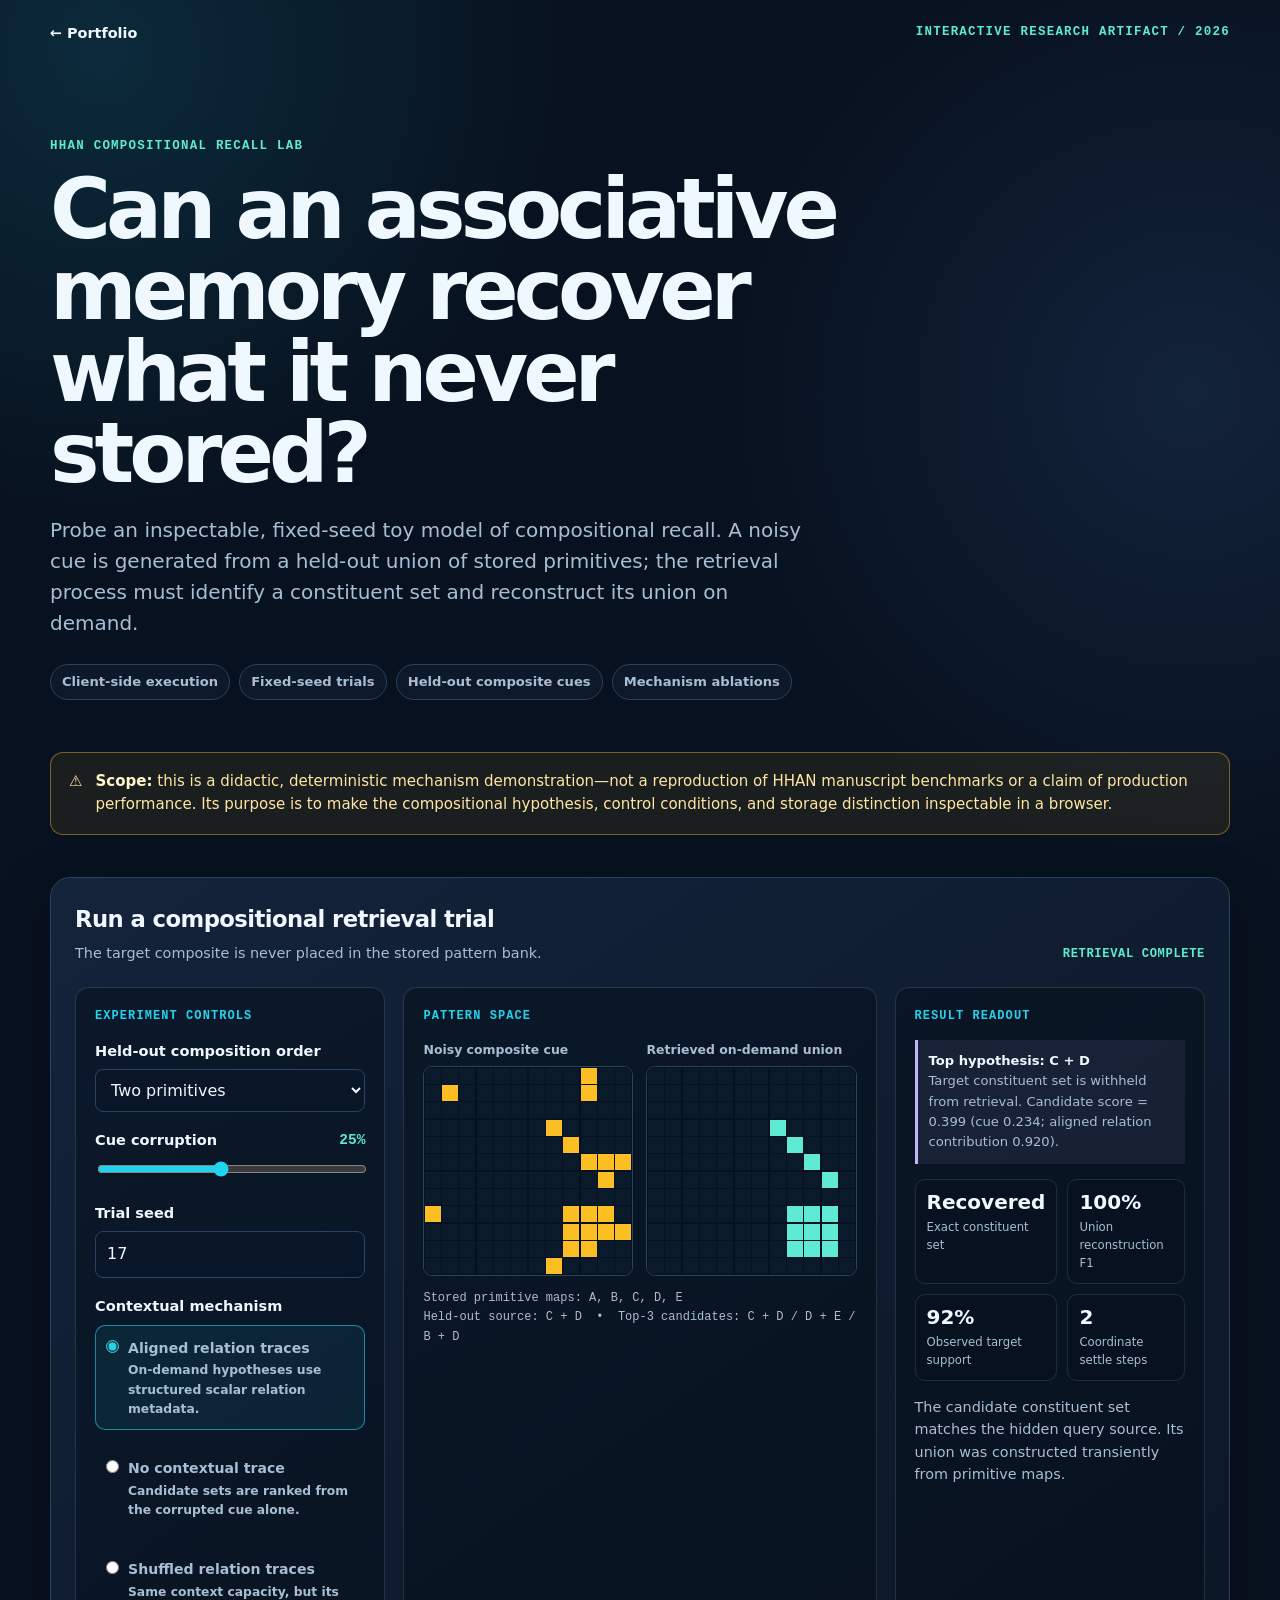
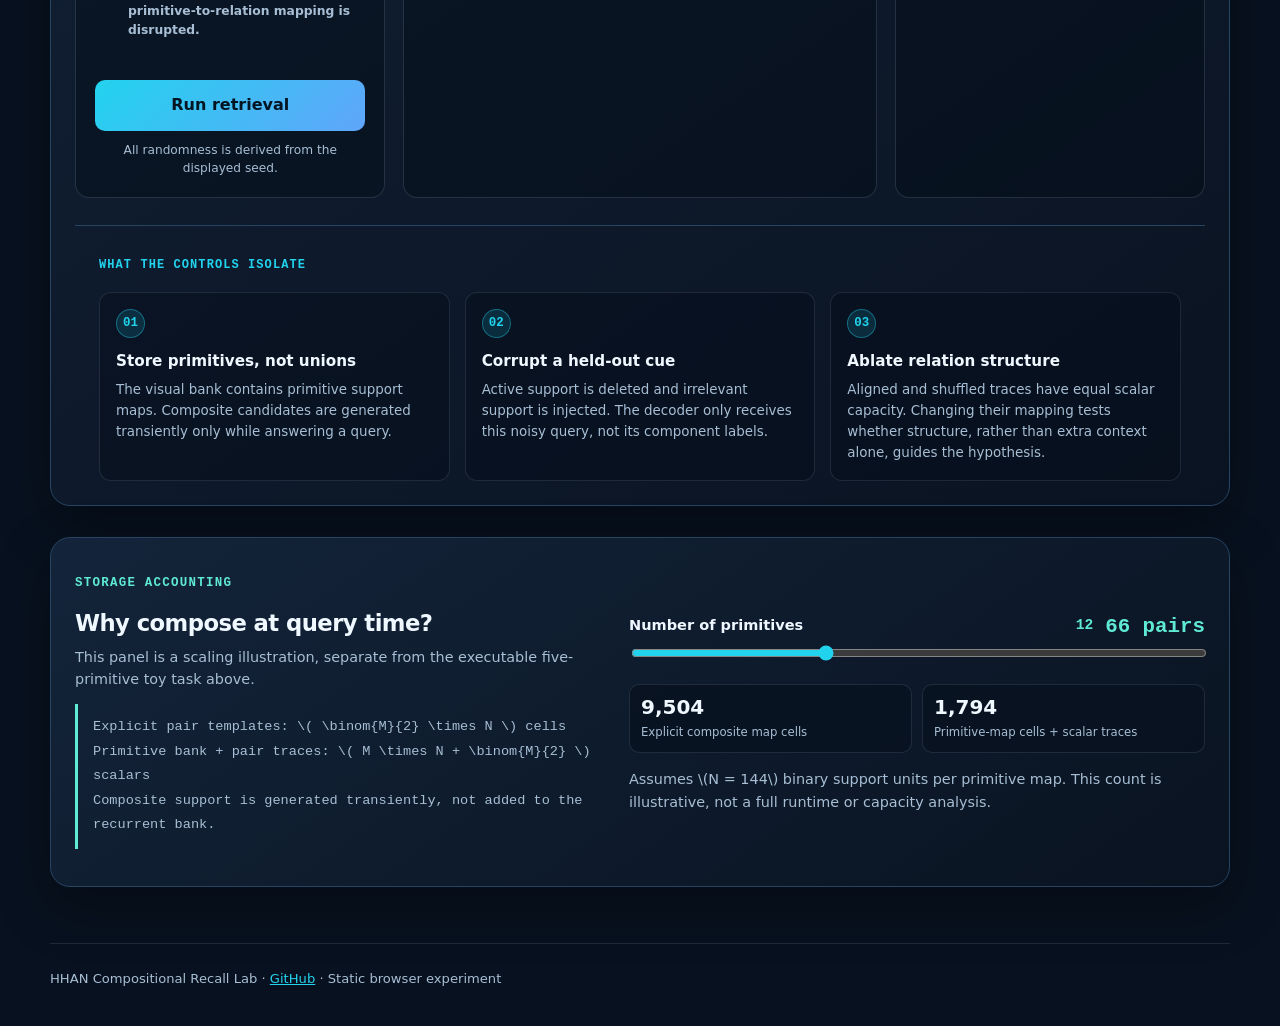
==== hhan-composition-lab.html @ 4b389f50 "feat: add interactive HHAN composition lab" ====
<!DOCTYPE html>
<html lang="en">
<head>
  <meta charset="utf-8">
  <meta name="viewport" content="width=device-width, initial-scale=1">
  <title>HHAN Compositional Recall Lab — Atin Srivastava</title>
  <meta name="description" content="An interactive, fixed-seed toy experiment illustrating compositional associative recall with HHAN-inspired contextual structure.">
  <meta name="theme-color" content="#08111f">
  <style>
    :root {
      --bg: #08111f;
      --panel: #101c2e;
      --panel-strong: #14243b;
      --border: #274462;
      --text: #eff7ff;
      --muted: #a7bed4;
      --blue: #60a5fa;
      --cyan: #22d3ee;
      --green: #5eead4;
      --amber: #fbbf24;
      --red: #fb7185;
      --purple: #c4b5fd;
      --shadow: 0 20px 55px rgba(0, 0, 0, .28);
    }

    * { box-sizing: border-box; }
    html { scroll-behavior: smooth; }
    body {
      margin: 0;
      background:
        radial-gradient(circle at 8% 2%, rgba(34, 211, 238, .13), transparent 30rem),
        radial-gradient(circle at 93% 15%, rgba(96, 165, 250, .12), transparent 30rem),
        var(--bg);
      color: var(--text);
      font-family: Inter, ui-sans-serif, system-ui, -apple-system, BlinkMacSystemFont, "Segoe UI", sans-serif;
      line-height: 1.55;
    }

    a { color: var(--cyan); }
    a:focus-visible, button:focus-visible, input:focus-visible, select:focus-visible {
      outline: 3px solid var(--amber);
      outline-offset: 3px;
    }

    .shell { width: min(1180px, calc(100% - 40px)); margin: 0 auto; }
    .topbar {
      display: flex;
      justify-content: space-between;
      align-items: center;
      gap: 16px;
      padding: 22px 0;
      font-size: .9rem;
    }

    .back {
      color: var(--text);
      font-weight: 700;
      text-decoration: none;
    }

    .back:hover { color: var(--cyan); }
    .eyebrow {
      color: var(--green);
      font-family: ui-monospace, SFMono-Regular, Menlo, Consolas, monospace;
      font-size: .78rem;
      font-weight: 800;
      letter-spacing: .1em;
      text-transform: uppercase;
    }

    header { padding: 58px 0 42px; }
    h1 {
      max-width: 870px;
      margin: 10px 0 20px;
      font-size: clamp(2.4rem, 7vw, 5.2rem);
      line-height: .98;
      letter-spacing: -.06em;
    }

    .lede {
      max-width: 770px;
      color: var(--muted);
      font-size: clamp(1.04rem, 2.1vw, 1.25rem);
    }

    .chips { display: flex; flex-wrap: wrap; gap: 9px; margin-top: 25px; }
    .chip {
      border: 1px solid var(--border);
      border-radius: 999px;
      color: var(--muted);
      font-size: .82rem;
      font-weight: 700;
      padding: 7px 11px;
      background: rgba(16, 28, 46, .68);
    }

    .notice {
      display: grid;
      grid-template-columns: auto 1fr;
      gap: 13px;
      padding: 17px 18px;
      border: 1px solid rgba(251, 191, 36, .42);
      border-radius: 13px;
      background: rgba(251, 191, 36, .08);
      color: #ffe6a2;
      margin: 10px 0 42px;
      font-size: .94rem;
    }

    .notice strong { color: #fff4cc; }
    .panel {
      border: 1px solid var(--border);
      border-radius: 20px;
      background: linear-gradient(145deg, rgba(20, 36, 59, .96), rgba(10, 19, 33, .96));
      box-shadow: var(--shadow);
    }

    .lab { padding: 24px; }
    .lab-heading {
      display: flex;
      justify-content: space-between;
      gap: 20px;
      align-items: end;
      margin-bottom: 23px;
    }

    h2 { margin: 0; font-size: 1.42rem; letter-spacing: -.025em; }
    .lab-heading p, .subtle { margin: 5px 0 0; color: var(--muted); font-size: .9rem; }
    .layout {
      display: grid;
      grid-template-columns: minmax(245px, .84fr) minmax(330px, 1.28fr) minmax(245px, .84fr);
      gap: 18px;
    }

    .control-pane, .result-pane, .canvas-pane {
      border: 1px solid rgba(167, 190, 212, .18);
      background: rgba(4, 12, 23, .42);
      border-radius: 14px;
      padding: 19px;
    }

    .pane-label {
      color: var(--cyan);
      display: block;
      font-family: ui-monospace, SFMono-Regular, Menlo, Consolas, monospace;
      font-size: .75rem;
      font-weight: 800;
      letter-spacing: .09em;
      margin-bottom: 14px;
      text-transform: uppercase;
    }

    .field { margin: 0 0 17px; }
    label { color: var(--text); display: block; font-size: .91rem; font-weight: 700; margin-bottom: 7px; }
    input[type="range"] { accent-color: var(--cyan); width: 100%; }
    select, input[type="number"] {
      width: 100%;
      padding: 10px 11px;
      border: 1px solid var(--border);
      border-radius: 8px;
      background: #091627;
      color: var(--text);
      font: inherit;
    }

    .inline-value { color: var(--green); float: right; font-family: ui-monospace, monospace; }
    .mode-group { display: grid; gap: 8px; }
    .mode {
      cursor: pointer;
      display: grid;
      grid-template-columns: auto 1fr;
      gap: 9px;
      align-items: start;
      padding: 10px;
      border: 1px solid transparent;
      border-radius: 10px;
    }

    .mode:has(input:checked) {
      border-color: rgba(34, 211, 238, .6);
      background: rgba(34, 211, 238, .08);
    }

    .mode input { accent-color: var(--cyan); margin: 4px 0 0; }
    .mode strong { display: block; font-size: .88rem; }
    .mode span { color: var(--muted); display: block; font-size: .77rem; margin-top: 2px; }
    .run {
      width: 100%;
      cursor: pointer;
      border: 0;
      border-radius: 10px;
      padding: 13px 15px;
      margin-top: 5px;
      background: linear-gradient(135deg, var(--cyan), var(--blue));
      color: #031423;
      font: inherit;
      font-weight: 900;
      transition: transform .2s ease, filter .2s ease;
    }

    .run:hover { filter: brightness(1.08); transform: translateY(-1px); }
    .run:disabled { cursor: wait; filter: grayscale(.15); opacity: .7; }
    .run-note { color: var(--muted); font-size: .76rem; margin: 10px 0 0; text-align: center; }

    .canvas-grid { display: grid; grid-template-columns: 1fr 1fr; gap: 13px; }
    figure { margin: 0; }
    figcaption { color: var(--muted); font-size: .78rem; font-weight: 700; margin: 0 0 7px; }
    canvas {
      display: block;
      width: 100%;
      aspect-ratio: 1;
      border: 1px solid var(--border);
      border-radius: 9px;
      background: #05111e;
      image-rendering: pixelated;
    }

    .trace {
      color: var(--muted);
      font-family: ui-monospace, SFMono-Regular, Menlo, Consolas, monospace;
      font-size: .75rem;
      line-height: 1.6;
      margin: 13px 0 0;
      min-height: 3.2em;
    }

    .status {
      color: var(--green);
      font-family: ui-monospace, monospace;
      font-size: .76rem;
      font-weight: 800;
      letter-spacing: .05em;
      text-transform: uppercase;
    }

    .metric-grid { display: grid; grid-template-columns: 1fr 1fr; gap: 10px; margin: 15px 0; }
    .metric {
      background: rgba(8, 17, 31, .72);
      border: 1px solid rgba(167, 190, 212, .15);
      border-radius: 10px;
      padding: 11px;
    }

    .metric b { display: block; color: var(--text); font-size: 1.25rem; line-height: 1.1; }
    .metric span { color: var(--muted); display: block; font-size: .73rem; margin-top: 5px; }
    .candidate {
      border-left: 3px solid var(--purple);
      background: rgba(196, 181, 253, .08);
      padding: 11px;
      color: var(--muted);
      font-size: .82rem;
    }

    .candidate strong { color: var(--text); }
    .explain {
      border-top: 1px solid var(--border);
      margin-top: 27px;
      padding: 30px 24px 0;
    }

    .explain-grid { display: grid; grid-template-columns: repeat(3, 1fr); gap: 15px; margin-top: 17px; }
    .step {
      background: rgba(4, 12, 23, .4);
      border: 1px solid rgba(167, 190, 212, .14);
      border-radius: 12px;
      padding: 16px;
    }

    .step-num {
      align-items: center;
      background: rgba(34, 211, 238, .14);
      border: 1px solid rgba(34, 211, 238, .38);
      border-radius: 50%;
      color: var(--cyan);
      display: flex;
      font-family: ui-monospace, monospace;
      font-size: .78rem;
      font-weight: 900;
      height: 29px;
      justify-content: center;
      margin-bottom: 12px;
      width: 29px;
    }

    .step h3 { font-size: .95rem; margin: 0 0 7px; }
    .step p { color: var(--muted); font-size: .84rem; margin: 0; }
    .scaling { margin: 31px 0 56px; padding: 24px; }
    .scaling-grid { display: grid; grid-template-columns: 1.1fr 1.2fr; gap: 26px; align-items: center; }
    .formula {
      border-left: 3px solid var(--green);
      color: var(--muted);
      font-family: ui-monospace, monospace;
      font-size: .85rem;
      line-height: 1.8;
      padding: 11px 0 11px 15px;
    }

    .storage-row { align-items: end; display: grid; grid-template-columns: 1fr auto; gap: 12px; }
    .storage-number { color: var(--green); font-family: ui-monospace, monospace; font-size: 1.3rem; font-weight: 900; }

    footer { border-top: 1px solid rgba(167, 190, 212, .14); color: var(--muted); font-size: .82rem; padding: 25px 0 36px; }

    @media (max-width: 980px) {
      .layout { grid-template-columns: 1fr 1fr; }
      .result-pane { grid-column: 1 / -1; }
      .result-pane .metric-grid { max-width: 500px; }
    }

    @media (max-width: 640px) {
      .shell { width: min(100% - 28px, 1180px); }
      header { padding-top: 34px; }
      .topbar { align-items: flex-start; flex-direction: column; }
      .lab { padding: 14px; }
      .lab-heading { align-items: flex-start; flex-direction: column; }
      .layout, .scaling-grid, .explain-grid { grid-template-columns: 1fr; }
      .canvas-grid { gap: 10px; }
      .control-pane, .canvas-pane, .result-pane { padding: 15px; }
    }

    @media (prefers-reduced-motion: reduce) {
      *, *::before, *::after { scroll-behavior: auto !important; transition-duration: .01ms !important; }
    }
  </style>
</head>
<body>
  <main class="shell">
    <nav class="topbar" aria-label="Page navigation">
      <a class="back" href="./index.html">← Portfolio</a>
      <span class="eyebrow">Interactive research artifact / 2026</span>
    </nav>

    <header>
      <p class="eyebrow">HHAN compositional recall lab</p>
      <h1>Can an associative memory recover what it never stored?</h1>
      <p class="lede">
        Probe an inspectable, fixed-seed toy model of compositional recall. A noisy cue is generated from a held-out union of stored primitives; the retrieval process must identify a constituent set and reconstruct its union on demand.
      </p>
      <div class="chips" aria-label="Experiment properties">
        <span class="chip">Client-side execution</span>
        <span class="chip">Fixed-seed trials</span>
        <span class="chip">Held-out composite cues</span>
        <span class="chip">Mechanism ablations</span>
      </div>
    </header>

    <aside class="notice" aria-label="Scope note">
      <span aria-hidden="true">⚠</span>
      <div><strong>Scope:</strong> this is a didactic, deterministic mechanism demonstration—not a reproduction of HHAN manuscript benchmarks or a claim of production performance. Its purpose is to make the compositional hypothesis, control conditions, and storage distinction inspectable in a browser.</div>
    </aside>

    <section class="panel lab" aria-labelledby="lab-title">
      <div class="lab-heading">
        <div>
          <h2 id="lab-title">Run a compositional retrieval trial</h2>
          <p>The target composite is never placed in the stored pattern bank.</p>
        </div>
        <span class="status" id="status" aria-live="polite">Ready</span>
      </div>

      <div class="layout">
        <form class="control-pane" id="controls">
          <span class="pane-label">Experiment controls</span>

          <div class="field">
            <label for="order">Held-out composition order</label>
            <select id="order" name="order">
              <option value="2">Two primitives</option>
              <option value="3">Three primitives</option>
            </select>
          </div>

          <div class="field">
            <label for="noise">Cue corruption <span class="inline-value" id="noise-value">25%</span></label>
            <input id="noise" name="noise" type="range" min="0" max="55" value="25" step="5">
          </div>

          <div class="field">
            <label for="seed">Trial seed</label>
            <input id="seed" name="seed" type="number" min="1" max="9999" value="17">
          </div>

          <div class="field">
            <label>Contextual mechanism</label>
            <div class="mode-group">
              <label class="mode">
                <input type="radio" name="mode" value="aligned" checked>
                <span><strong>Aligned relation traces</strong><span>On-demand hypotheses use structured scalar relation metadata.</span></span>
              </label>
              <label class="mode">
                <input type="radio" name="mode" value="none">
                <span><strong>No contextual trace</strong><span>Candidate sets are ranked from the corrupted cue alone.</span></span>
              </label>
              <label class="mode">
                <input type="radio" name="mode" value="shuffled">
                <span><strong>Shuffled relation traces</strong><span>Same context capacity, but its primitive-to-relation mapping is disrupted.</span></span>
              </label>
            </div>
          </div>

          <button class="run" id="run" type="submit">Run retrieval</button>
          <p class="run-note">All randomness is derived from the displayed seed.</p>
        </form>

        <section class="canvas-pane" aria-label="Input and retrieval patterns">
          <span class="pane-label">Pattern space</span>
          <div class="canvas-grid">
            <figure>
              <figcaption>Noisy composite cue</figcaption>
              <canvas id="cue-canvas" width="288" height="288" aria-label="Noisy query pattern"></canvas>
            </figure>
            <figure>
              <figcaption>Retrieved on-demand union</figcaption>
              <canvas id="output-canvas" width="288" height="288" aria-label="Retrieved composite pattern"></canvas>
            </figure>
          </div>
          <p class="trace" id="trace">Stored primitives: A, B, C, D, E<br>Query source: pending trial.</p>
        </section>

        <section class="result-pane" aria-label="Retrieval results">
          <span class="pane-label">Result readout</span>
          <div class="candidate" id="candidate">
            <strong>Awaiting trial.</strong><br>Run the default configuration to inspect the candidate ranking and reconstruction.
          </div>
          <div class="metric-grid">
            <div class="metric"><b id="exact">—</b><span>Exact constituent set</span></div>
            <div class="metric"><b id="f1">—</b><span>Union reconstruction F1</span></div>
            <div class="metric"><b id="cue-coverage">—</b><span>Observed target support</span></div>
            <div class="metric"><b id="iterations">—</b><span>Coordinate settle steps</span></div>
          </div>
          <p class="subtle" id="readout">The final pattern is a union reconstructed from candidate primitives at query time; it is not retrieved from a stored composite template.</p>
        </section>
      </div>

      <div class="explain">
        <span class="pane-label">What the controls isolate</span>
        <div class="explain-grid">
          <article class="step">
            <div class="step-num">01</div>
            <h3>Store primitives, not unions</h3>
            <p>The visual bank contains primitive support maps. Composite candidates are generated transiently only while answering a query.</p>
          </article>
          <article class="step">
            <div class="step-num">02</div>
            <h3>Corrupt a held-out cue</h3>
            <p>Active support is deleted and irrelevant support is injected. The decoder only receives this noisy query, not its component labels.</p>
          </article>
          <article class="step">
            <div class="step-num">03</div>
            <h3>Ablate relation structure</h3>
            <p>Aligned and shuffled traces have equal scalar capacity. Changing their mapping tests whether structure, rather than extra context alone, guides the hypothesis.</p>
          </article>
        </div>
      </div>
    </section>

    <section class="panel scaling" aria-labelledby="scaling-title">
      <div class="scaling-grid">
        <div>
          <p class="eyebrow">Storage accounting</p>
          <h2 id="scaling-title">Why compose at query time?</h2>
          <p class="subtle">This panel is a scaling illustration, separate from the executable five-primitive toy task above.</p>
          <p class="formula">
            Explicit pair templates: \( \binom{M}{2} \times N \) cells<br>
            Primitive bank + pair traces: \( M \times N + \binom{M}{2} \) scalars<br>
            Composite support is generated transiently, not added to the recurrent bank.
          </p>
        </div>
        <div>
          <div class="storage-row">
            <label for="memory-count">Number of primitives <span class="inline-value" id="memory-count-value">12</span></label>
            <span class="storage-number" id="composite-count">66 pairs</span>
          </div>
          <input id="memory-count" type="range" min="3" max="30" value="12" step="1">
          <div class="metric-grid">
            <div class="metric"><b id="explicit-cost">—</b><span>Explicit composite map cells</span></div>
            <div class="metric"><b id="factorized-cost">—</b><span>Primitive-map cells + scalar traces</span></div>
          </div>
          <p class="subtle">Assumes \(N = 144\) binary support units per primitive map. This count is illustrative, not a full runtime or capacity analysis.</p>
        </div>
      </div>
    </section>

    <footer>
      HHAN Compositional Recall Lab · <a href="https://github.com/Atin17" target="_blank" rel="noopener noreferrer">GitHub</a> · Static browser experiment
    </footer>
  </main>

  <script>
    "use strict";

    const SIDE = 12;
    const CELLS = SIDE * SIDE;
    const primitiveNames = ["A", "B", "C", "D", "E"];
    const targetSets = {
      2: [[0, 1], [1, 4], [2, 3]],
      3: [[0, 1, 4], [1, 2, 3], [0, 2, 4]]
    };

    const relationTrace = {
      "0-1": .94, "0-2": .22, "0-3": .31, "0-4": .68,
      "1-2": .39, "1-3": .57, "1-4": .86,
      "2-3": .92, "2-4": .48, "3-4": .29
    };

    const shuffledTrace = {
      "0-1": .25, "0-2": .86, "0-3": .71, "0-4": .43,
      "1-2": .92, "1-3": .18, "1-4": .34,
      "2-3": .29, "2-4": .95, "3-4": .63
    };

    const cueCanvas = document.getElementById("cue-canvas");
    const outputCanvas = document.getElementById("output-canvas");
    const cueContext = cueCanvas.getContext("2d");
    const outputContext = outputCanvas.getContext("2d");
    const controls = document.getElementById("controls");
    const runButton = document.getElementById("run");

    function blankPattern() {
      return Array(CELLS).fill(0);
    }

    function put(pattern, x, y) {
      if (x >= 0 && x < SIDE && y >= 0 && y < SIDE) {
        pattern[y * SIDE + x] = 1;
      }
    }

    function line(pattern, x0, y0, x1, y1) {
      const steps = Math.max(Math.abs(x1 - x0), Math.abs(y1 - y0));
      for (let i = 0; i <= steps; i += 1) {
        put(pattern, Math.round(x0 + (x1 - x0) * i / steps), Math.round(y0 + (y1 - y0) * i / steps));
      }
    }

    function makePrimitives() {
      const patterns = primitiveNames.map(blankPattern);
      for (let x = 1; x <= 5; x += 1) put(patterns[0], x, 2);
      for (let y = 6; y <= 10; y += 1) put(patterns[1], 3, y);
      line(patterns[2], 7, 3, 10, 6);
      for (let x = 8; x <= 10; x += 1) {
        for (let y = 8; y <= 10; y += 1) put(patterns[3], x, y);
      }
      for (let y = 2; y <= 6; y += 1) put(patterns[4], 10, y);
      return patterns;
    }

    const primitives = makePrimitives();

    function union(indices) {
      const out = blankPattern();
      indices.forEach((index) => {
        primitives[index].forEach((value, cell) => { out[cell] = Math.max(out[cell], value); });
      });
      return out;
    }

    function mulberry32(seed) {
      let value = seed >>> 0;
      return function random() {
        value += 0x6D2B79F5;
        let output = value;
        output = Math.imul(output ^ output >>> 15, output | 1);
        output ^= output + Math.imul(output ^ output >>> 7, output | 61);
        return ((output ^ output >>> 14) >>> 0) / 4294967296;
      };
    }

    function combination(values, order) {
      const out = [];
      function visit(start, chosen) {
        if (chosen.length === order) {
          out.push(chosen.slice());
          return;
        }
        for (let i = start; i < values.length; i += 1) {
          chosen.push(values[i]);
          visit(i + 1, chosen);
          chosen.pop();
        }
      }
      visit(0, []);
      return out;
    }

    function keyFor(indices) {
      return indices.slice().sort((a, b) => a - b).join("-");
    }

    function averageRelation(indices, trace) {
      if (indices.length < 2) return 0;
      const pairs = combination(indices, 2);
      return pairs.reduce((total, pair) => total + trace[keyFor(pair)], 0) / pairs.length;
    }

    function corrupt(target, amount, random) {
      const observed = blankPattern();
      target.forEach((value, index) => {
        if (value === 1) {
          observed[index] = random() > amount * .86 ? 1 : 0;
        } else {
          observed[index] = random() < amount * .17 ? 1 : 0;
        }
      });
      return observed;
    }

    function cueFit(candidate, observed) {
      let hit = 0;
      let missedObserved = 0;
      let unsupported = 0;
      for (let i = 0; i < CELLS; i += 1) {
        if (candidate[i] && observed[i]) hit += 1;
        if (!candidate[i] && observed[i]) missedObserved += 1;
        if (candidate[i] && !observed[i]) unsupported += 1;
      }
      return (1.2 * hit - 1.4 * missedObserved - .16 * unsupported) / Math.max(1, candidate.reduce((a, b) => a + b, 0));
    }

    function f1(a, b) {
      let tp = 0;
      let fp = 0;
      let fn = 0;
      for (let i = 0; i < CELLS; i += 1) {
        if (a[i] && b[i]) tp += 1;
        if (a[i] && !b[i]) fp += 1;
        if (!a[i] && b[i]) fn += 1;
      }
      return 2 * tp / Math.max(1, 2 * tp + fp + fn);
    }

    function supportCoverage(observed, target) {
      let targetCount = 0;
      let retained = 0;
      for (let i = 0; i < CELLS; i += 1) {
        if (target[i]) {
          targetCount += 1;
          retained += observed[i];
        }
      }
      return retained / Math.max(1, targetCount);
    }

    function drawPattern(context, pattern, kind) {
      const width = context.canvas.width;
      const cell = width / SIDE;
      context.clearRect(0, 0, width, width);
      context.fillStyle = "#05111e";
      context.fillRect(0, 0, width, width);

      for (let y = 0; y < SIDE; y += 1) {
        for (let x = 0; x < SIDE; x += 1) {
          const index = y * SIDE + x;
          context.fillStyle = pattern[index] ? (kind === "cue" ? "#fbbf24" : "#5eead4") : "#0b1a2b";
          context.fillRect(x * cell + 1, y * cell + 1, cell - 2, cell - 2);
        }
      }
    }

    function candidateNames(indices) {
      return indices.map((index) => primitiveNames[index]).join(" + ");
    }

    function updateStorage() {
      const primitiveCount = Number(document.getElementById("memory-count").value);
      const pairCount = primitiveCount * (primitiveCount - 1) / 2;
      const units = 144;
      document.getElementById("memory-count-value").textContent = primitiveCount;
      document.getElementById("composite-count").textContent = pairCount + " pairs";
      document.getElementById("explicit-cost").textContent = (pairCount * units).toLocaleString();
      document.getElementById("factorized-cost").textContent = ((primitiveCount * units) + pairCount).toLocaleString();
    }

    function selectedMode() {
      return document.querySelector('input[name="mode"]:checked').value;
    }

    function getTrial() {
      const order = Number(document.getElementById("order").value);
      const noise = Number(document.getElementById("noise").value) / 100;
      const seed = Number(document.getElementById("seed").value);
      const mode = selectedMode();
      const random = mulberry32(seed + order * 1009);
      const options = targetSets[order];
      const targetIndices = options[Math.floor(random() * options.length)];
      const target = union(targetIndices);
      const observed = corrupt(target, noise, random);
      const allCandidates = combination([0, 1, 2, 3, 4], order).map((indices) => {
        const pattern = union(indices);
        const cue = cueFit(pattern, observed);
        const aligned = averageRelation(indices, relationTrace);
        const shuffled = averageRelation(indices, shuffledTrace);
        const relation = mode === "aligned" ? aligned : mode === "shuffled" ? shuffled : 0;
        const score = mode === "none" ? cue : .76 * cue + .24 * relation;
        return { indices, pattern, cue, relation, score };
      }).sort((a, b) => b.score - a.score);

      const winner = allCandidates[0];
      return { order, noise, seed, mode, targetIndices, target, observed, winner, allCandidates };
    }

    function renderResult(trial) {
      const exact = keyFor(trial.winner.indices) === keyFor(trial.targetIndices);
      const reconstructionF1 = f1(trial.winner.pattern, trial.target);
      const coverage = supportCoverage(trial.observed, trial.target);
      const relationLabel = trial.mode === "aligned" ? "aligned" : trial.mode === "shuffled" ? "shuffled" : "absent";
      const steps = Math.max(2, Math.min(8, Math.round(2 + (1 - coverage) * 6 + (exact ? 0 : 1))));

      drawPattern(cueContext, trial.observed, "cue");
      drawPattern(outputContext, trial.winner.pattern, "output");
      document.getElementById("exact").textContent = exact ? "Recovered" : "Missed";
      document.getElementById("f1").textContent = (reconstructionF1 * 100).toFixed(0) + "%";
      document.getElementById("cue-coverage").textContent = (coverage * 100).toFixed(0) + "%";
      document.getElementById("iterations").textContent = steps;
      document.getElementById("candidate").innerHTML =
        "<strong>Top hypothesis: " + candidateNames(trial.winner.indices) + "</strong><br>" +
        "Target constituent set is withheld from retrieval. Candidate score = " + trial.winner.score.toFixed(3) +
        " (cue " + trial.winner.cue.toFixed(3) + "; " + relationLabel + " relation contribution " +
        trial.winner.relation.toFixed(3) + ").";
      document.getElementById("trace").innerHTML =
        "Stored primitive maps: A, B, C, D, E<br>" +
        "Held-out source: " + candidateNames(trial.targetIndices) + " &nbsp;•&nbsp; " +
        "Top-3 candidates: " + trial.allCandidates.slice(0, 3).map((item) => candidateNames(item.indices)).join(" / ");
      document.getElementById("readout").textContent =
        exact
          ? "The candidate constituent set matches the hidden query source. Its union was constructed transiently from primitive maps."
          : "The corrupted cue caused a competing candidate to win. Adjust the seed, noise, or contextual condition to inspect this failure mode.";
      document.getElementById("status").textContent = exact ? "Retrieval complete" : "Retrieval mismatch";
    }

    function runTrial() {
      runButton.disabled = true;
      document.getElementById("status").textContent = "Scoring candidates";
      const trial = getTrial();
      const reduceMotion = window.matchMedia("(prefers-reduced-motion: reduce)").matches;
      window.setTimeout(() => {
        renderResult(trial);
        runButton.disabled = false;
      }, reduceMotion ? 0 : 330);
    }

    document.getElementById("noise").addEventListener("input", (event) => {
      document.getElementById("noise-value").textContent = event.target.value + "%";
    });

    document.getElementById("memory-count").addEventListener("input", updateStorage);
    controls.addEventListener("submit", (event) => {
      event.preventDefault();
      runTrial();
    });

    updateStorage();
    runTrial();
  </script>
</body>
</html>
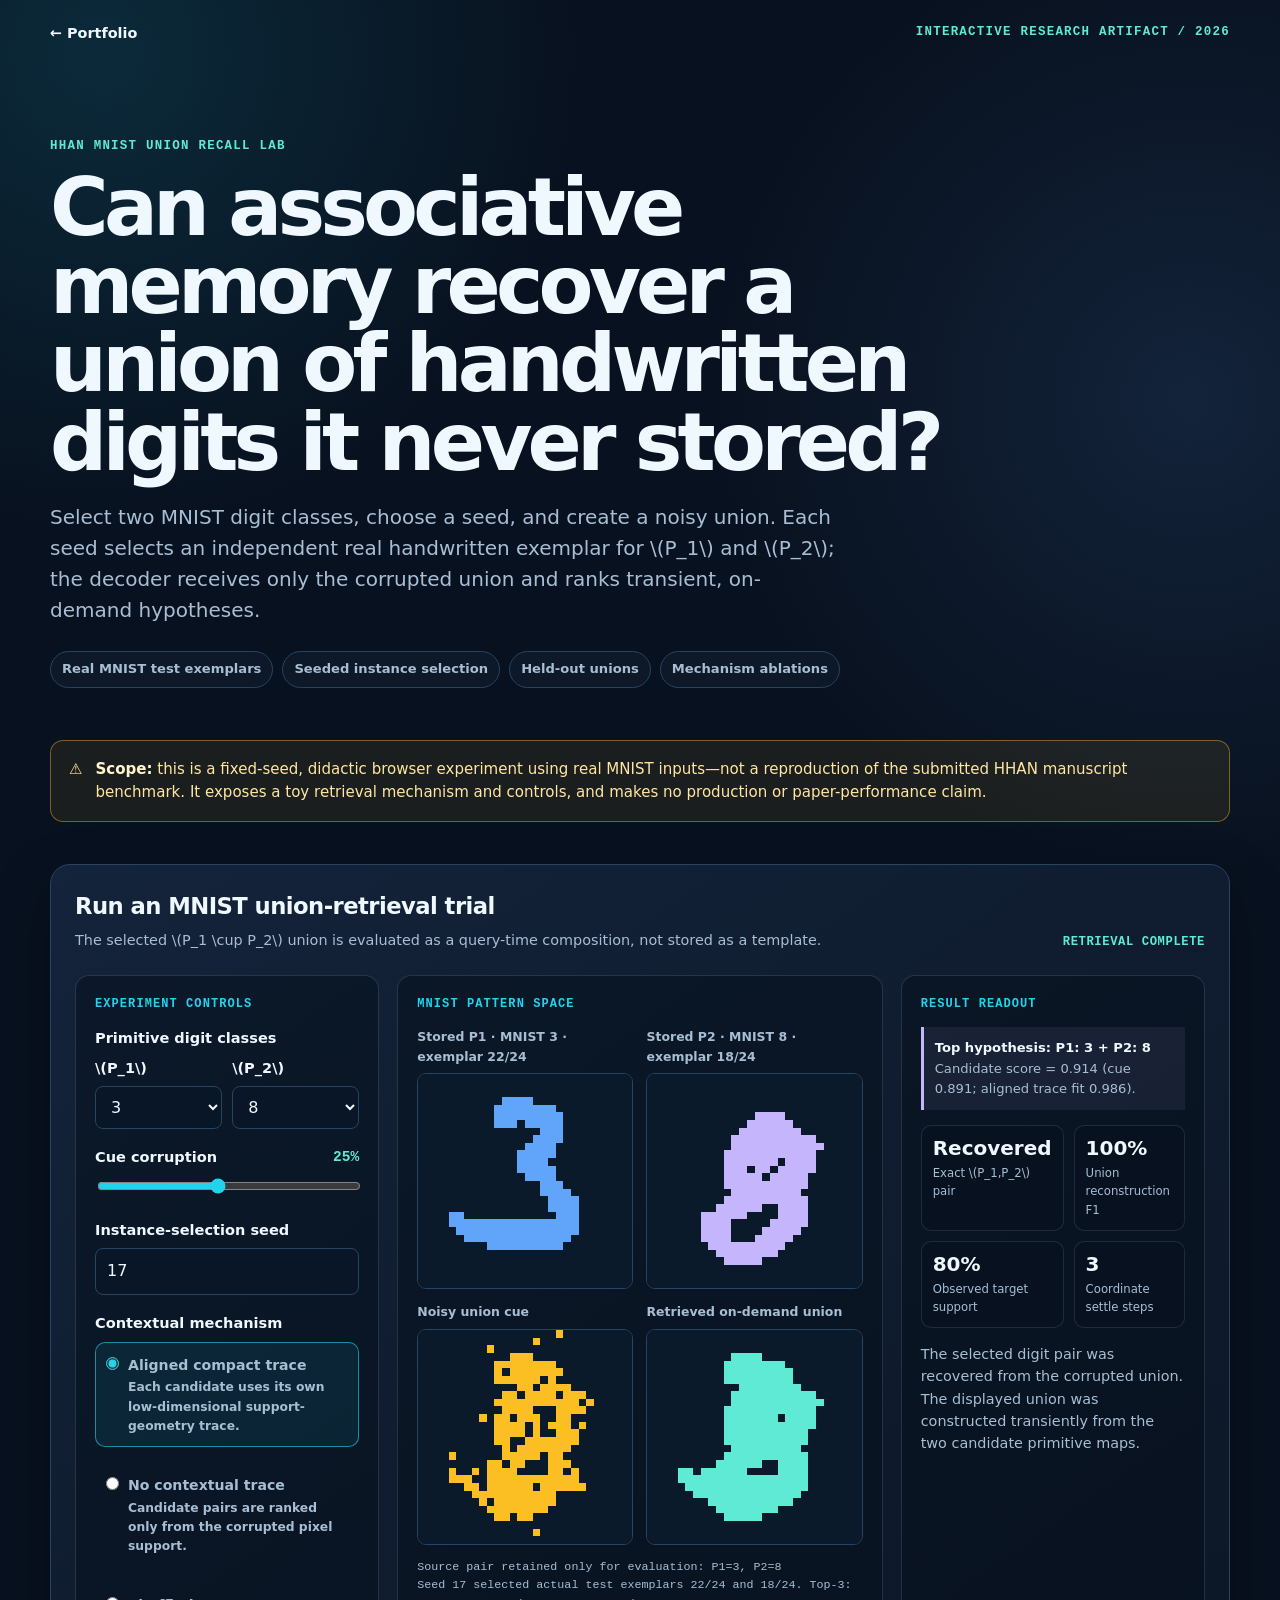
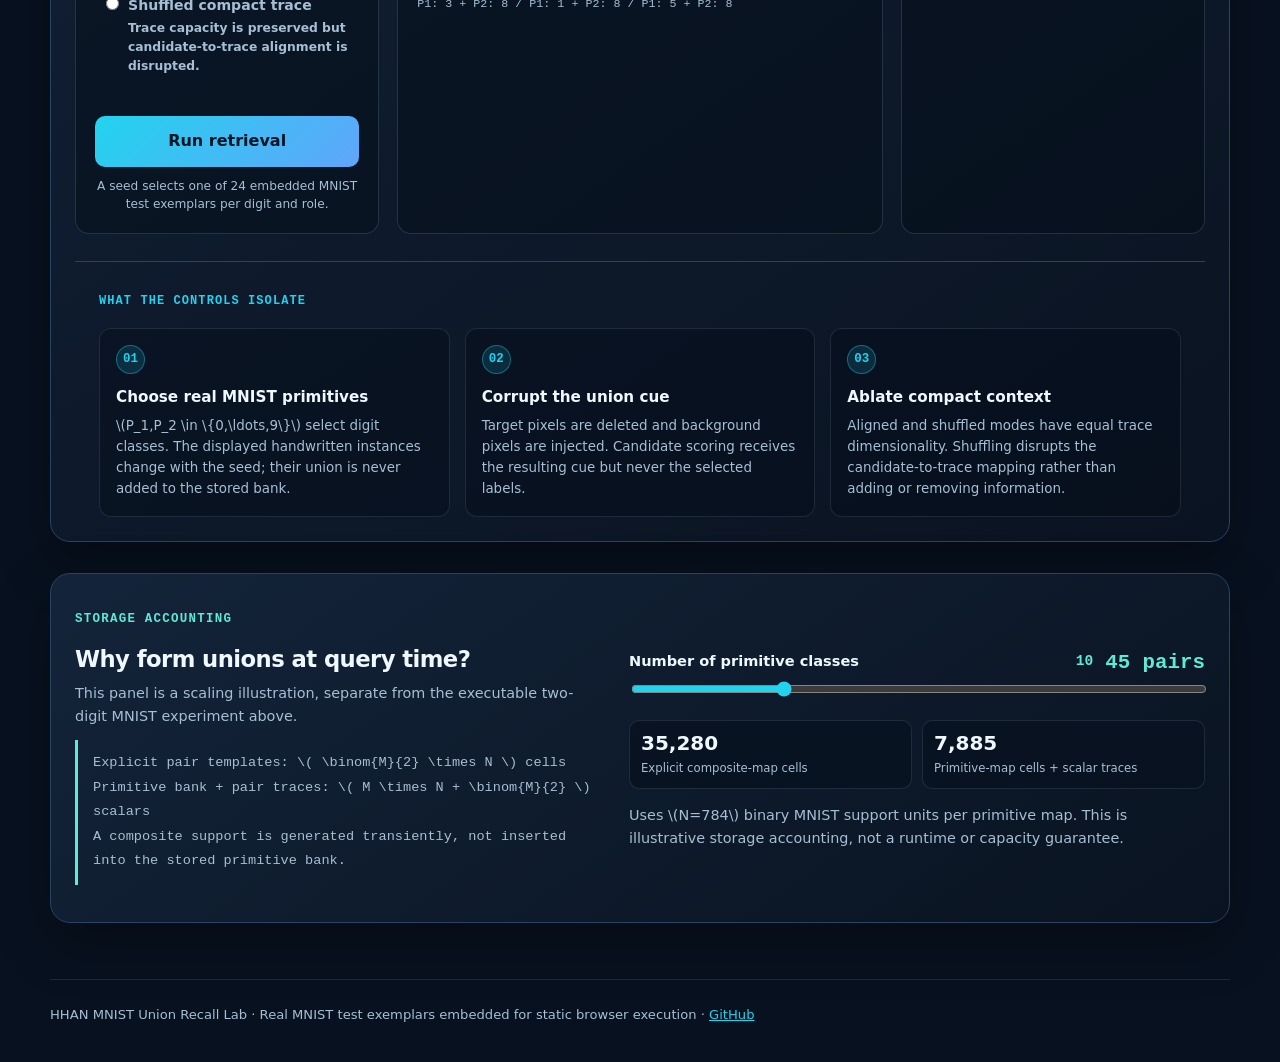
==== commit e6c0d004: "feat: use seeded MNIST digit unions in HHAN lab" ====
--- a/hhan-composition-lab.html
+++ b/hhan-composition-lab.html
@@ -3,8 +3,8 @@
 <head>
   <meta charset="utf-8">
   <meta name="viewport" content="width=device-width, initial-scale=1">
-  <title>HHAN Compositional Recall Lab — Atin Srivastava</title>
-  <meta name="description" content="An interactive, fixed-seed toy experiment illustrating compositional associative recall with HHAN-inspired contextual structure.">
+  <title>HHAN MNIST Union Recall Lab — Atin Srivastava</title>
+  <meta name="description" content="An interactive, fixed-seed MNIST union-recall experiment illustrating compositional associative retrieval with HHAN-inspired contextual structure.">
   <meta name="theme-color" content="#08111f">
   <style>
     :root {
@@ -18,7 +18,6 @@
       --cyan: #22d3ee;
       --green: #5eead4;
       --amber: #fbbf24;
-      --red: #fb7185;
       --purple: #c4b5fd;
       --shadow: 0 20px 55px rgba(0, 0, 0, .28);
     }
@@ -44,20 +43,15 @@
 
     .shell { width: min(1180px, calc(100% - 40px)); margin: 0 auto; }
     .topbar {
+      align-items: center;
       display: flex;
+      gap: 16px;
       justify-content: space-between;
-      align-items: center;
-      gap: 16px;
       padding: 22px 0;
       font-size: .9rem;
     }
 
-    .back {
-      color: var(--text);
-      font-weight: 700;
-      text-decoration: none;
-    }
-
+    .back { color: var(--text); font-weight: 700; text-decoration: none; }
     .back:hover { color: var(--cyan); }
     .eyebrow {
       color: var(--green);
@@ -70,71 +64,71 @@
 
     header { padding: 58px 0 42px; }
     h1 {
-      max-width: 870px;
+      max-width: 940px;
       margin: 10px 0 20px;
-      font-size: clamp(2.4rem, 7vw, 5.2rem);
+      font-size: clamp(2.35rem, 6.5vw, 5rem);
+      letter-spacing: -.06em;
       line-height: .98;
-      letter-spacing: -.06em;
     }
 
     .lede {
-      max-width: 770px;
       color: var(--muted);
       font-size: clamp(1.04rem, 2.1vw, 1.25rem);
+      max-width: 790px;
     }
 
     .chips { display: flex; flex-wrap: wrap; gap: 9px; margin-top: 25px; }
     .chip {
+      background: rgba(16, 28, 46, .68);
       border: 1px solid var(--border);
       border-radius: 999px;
       color: var(--muted);
       font-size: .82rem;
       font-weight: 700;
       padding: 7px 11px;
-      background: rgba(16, 28, 46, .68);
     }
 
     .notice {
-      display: grid;
-      grid-template-columns: auto 1fr;
-      gap: 13px;
-      padding: 17px 18px;
+      background: rgba(251, 191, 36, .08);
       border: 1px solid rgba(251, 191, 36, .42);
       border-radius: 13px;
-      background: rgba(251, 191, 36, .08);
       color: #ffe6a2;
+      display: grid;
+      font-size: .94rem;
+      gap: 13px;
+      grid-template-columns: auto 1fr;
       margin: 10px 0 42px;
-      font-size: .94rem;
+      padding: 17px 18px;
     }
 
     .notice strong { color: #fff4cc; }
     .panel {
+      background: linear-gradient(145deg, rgba(20, 36, 59, .96), rgba(10, 19, 33, .96));
       border: 1px solid var(--border);
       border-radius: 20px;
-      background: linear-gradient(145deg, rgba(20, 36, 59, .96), rgba(10, 19, 33, .96));
       box-shadow: var(--shadow);
     }
 
     .lab { padding: 24px; }
     .lab-heading {
+      align-items: end;
       display: flex;
+      gap: 20px;
       justify-content: space-between;
-      gap: 20px;
-      align-items: end;
       margin-bottom: 23px;
     }
 
-    h2 { margin: 0; font-size: 1.42rem; letter-spacing: -.025em; }
-    .lab-heading p, .subtle { margin: 5px 0 0; color: var(--muted); font-size: .9rem; }
+    h2 { font-size: 1.42rem; letter-spacing: -.025em; margin: 0; }
+    .lab-heading p, .subtle { color: var(--muted); font-size: .9rem; margin: 5px 0 0; }
     .layout {
       display: grid;
-      grid-template-columns: minmax(245px, .84fr) minmax(330px, 1.28fr) minmax(245px, .84fr);
       gap: 18px;
+      grid-template-columns: minmax(245px, .84fr) minmax(360px, 1.34fr) minmax(245px, .84fr);
     }
 
     .control-pane, .result-pane, .canvas-pane {
+      background: rgba(4, 12, 23, .42);
       border: 1px solid rgba(167, 190, 212, .18);
-      background: rgba(4, 12, 23, .42);
       border-radius: 14px;
       padding: 19px;
     }
@@ -154,71 +148,71 @@
     label { color: var(--text); display: block; font-size: .91rem; font-weight: 700; margin-bottom: 7px; }
     input[type="range"] { accent-color: var(--cyan); width: 100%; }
     select, input[type="number"] {
-      width: 100%;
-      padding: 10px 11px;
+      background: #091627;
       border: 1px solid var(--border);
       border-radius: 8px;
-      background: #091627;
       color: var(--text);
       font: inherit;
-    }
-
+      padding: 10px 11px;
+      width: 100%;
+    }
+
+    .digit-selects { display: grid; gap: 10px; grid-template-columns: 1fr 1fr; }
     .inline-value { color: var(--green); float: right; font-family: ui-monospace, monospace; }
     .mode-group { display: grid; gap: 8px; }
     .mode {
+      align-items: start;
+      border: 1px solid transparent;
+      border-radius: 10px;
       cursor: pointer;
       display: grid;
+      gap: 9px;
       grid-template-columns: auto 1fr;
-      gap: 9px;
-      align-items: start;
       padding: 10px;
-      border: 1px solid transparent;
-      border-radius: 10px;
     }
 
     .mode:has(input:checked) {
+      background: rgba(34, 211, 238, .08);
       border-color: rgba(34, 211, 238, .6);
-      background: rgba(34, 211, 238, .08);
     }
 
     .mode input { accent-color: var(--cyan); margin: 4px 0 0; }
     .mode strong { display: block; font-size: .88rem; }
     .mode span { color: var(--muted); display: block; font-size: .77rem; margin-top: 2px; }
     .run {
-      width: 100%;
-      cursor: pointer;
+      background: linear-gradient(135deg, var(--cyan), var(--blue));
       border: 0;
       border-radius: 10px;
-      padding: 13px 15px;
-      margin-top: 5px;
-      background: linear-gradient(135deg, var(--cyan), var(--blue));
       color: #031423;
+      cursor: pointer;
       font: inherit;
       font-weight: 900;
+      margin-top: 5px;
+      padding: 13px 15px;
       transition: transform .2s ease, filter .2s ease;
+      width: 100%;
     }
 
     .run:hover { filter: brightness(1.08); transform: translateY(-1px); }
     .run:disabled { cursor: wait; filter: grayscale(.15); opacity: .7; }
     .run-note { color: var(--muted); font-size: .76rem; margin: 10px 0 0; text-align: center; }
 
-    .canvas-grid { display: grid; grid-template-columns: 1fr 1fr; gap: 13px; }
+    .canvas-grid { display: grid; gap: 13px; grid-template-columns: 1fr 1fr; }
     figure { margin: 0; }
     figcaption { color: var(--muted); font-size: .78rem; font-weight: 700; margin: 0 0 7px; }
     canvas {
-      display: block;
-      width: 100%;
-      aspect-ratio: 1;
+      background: #05111e;
       border: 1px solid var(--border);
       border-radius: 9px;
-      background: #05111e;
+      display: block;
       image-rendering: pixelated;
+      width: 100%;
     }
 
     .trace {
       color: var(--muted);
       font-family: ui-monospace, SFMono-Regular, Menlo, Consolas, monospace;
-      font-size: .75rem;
+      font-size: .73rem;
       line-height: 1.6;
       margin: 13px 0 0;
       min-height: 3.2em;
@@ -233,7 +227,7 @@
       text-transform: uppercase;
     }
 
-    .metric-grid { display: grid; grid-template-columns: 1fr 1fr; gap: 10px; margin: 15px 0; }
+    .metric-grid { display: grid; gap: 10px; grid-template-columns: 1fr 1fr; margin: 15px 0; }
     .metric {
       background: rgba(8, 17, 31, .72);
       border: 1px solid rgba(167, 190, 212, .15);
@@ -241,24 +235,19 @@
       padding: 11px;
     }
 
-    .metric b { display: block; color: var(--text); font-size: 1.25rem; line-height: 1.1; }
+    .metric b { color: var(--text); display: block; font-size: 1.25rem; line-height: 1.1; }
     .metric span { color: var(--muted); display: block; font-size: .73rem; margin-top: 5px; }
     .candidate {
+      background: rgba(196, 181, 253, .08);
       border-left: 3px solid var(--purple);
-      background: rgba(196, 181, 253, .08);
-      padding: 11px;
       color: var(--muted);
       font-size: .82rem;
+      padding: 11px;
     }
 
     .candidate strong { color: var(--text); }
-    .explain {
-      border-top: 1px solid var(--border);
-      margin-top: 27px;
-      padding: 30px 24px 0;
-    }
-
-    .explain-grid { display: grid; grid-template-columns: repeat(3, 1fr); gap: 15px; margin-top: 17px; }
+    .explain { border-top: 1px solid var(--border); margin-top: 27px; padding: 30px 24px 0; }
+    .explain-grid { display: grid; gap: 15px; grid-template-columns: repeat(3, 1fr); margin-top: 17px; }
     .step {
       background: rgba(4, 12, 23, .4);
       border: 1px solid rgba(167, 190, 212, .14);
@@ -285,7 +274,7 @@
     .step h3 { font-size: .95rem; margin: 0 0 7px; }
     .step p { color: var(--muted); font-size: .84rem; margin: 0; }
     .scaling { margin: 31px 0 56px; padding: 24px; }
-    .scaling-grid { display: grid; grid-template-columns: 1.1fr 1.2fr; gap: 26px; align-items: center; }
+    .scaling-grid { align-items: center; display: grid; gap: 26px; grid-template-columns: 1.1fr 1.2fr; }
     .formula {
       border-left: 3px solid var(--green);
       color: var(--muted);
@@ -295,9 +284,8 @@
       padding: 11px 0 11px 15px;
     }
 
-    .storage-row { align-items: end; display: grid; grid-template-columns: 1fr auto; gap: 12px; }
+    .storage-row { align-items: end; display: grid; gap: 12px; grid-template-columns: 1fr auto; }
     .storage-number { color: var(--green); font-family: ui-monospace, monospace; font-size: 1.3rem; font-weight: 900; }
-
     footer { border-top: 1px solid rgba(167, 190, 212, .14); color: var(--muted); font-size: .82rem; padding: 25px 0 36px; }
 
     @media (max-width: 980px) {
@@ -330,29 +318,29 @@
     </nav>
 
     <header>
-      <p class="eyebrow">HHAN compositional recall lab</p>
-      <h1>Can an associative memory recover what it never stored?</h1>
+      <p class="eyebrow">HHAN MNIST union recall lab</p>
+      <h1>Can associative memory recover a union of handwritten digits it never stored?</h1>
       <p class="lede">
-        Probe an inspectable, fixed-seed toy model of compositional recall. A noisy cue is generated from a held-out union of stored primitives; the retrieval process must identify a constituent set and reconstruct its union on demand.
+        Select two MNIST digit classes, choose a seed, and create a noisy union. Each seed selects an independent real handwritten exemplar for \(P_1\) and \(P_2\); the decoder receives only the corrupted union and ranks transient, on-demand hypotheses.
       </p>
       <div class="chips" aria-label="Experiment properties">
-        <span class="chip">Client-side execution</span>
-        <span class="chip">Fixed-seed trials</span>
-        <span class="chip">Held-out composite cues</span>
+        <span class="chip">Real MNIST test exemplars</span>
+        <span class="chip">Seeded instance selection</span>
+        <span class="chip">Held-out unions</span>
         <span class="chip">Mechanism ablations</span>
       </div>
     </header>
 
     <aside class="notice" aria-label="Scope note">
       <span aria-hidden="true">⚠</span>
-      <div><strong>Scope:</strong> this is a didactic, deterministic mechanism demonstration—not a reproduction of HHAN manuscript benchmarks or a claim of production performance. Its purpose is to make the compositional hypothesis, control conditions, and storage distinction inspectable in a browser.</div>
+      <div><strong>Scope:</strong> this is a fixed-seed, didactic browser experiment using real MNIST inputs—not a reproduction of the submitted HHAN manuscript benchmark. It exposes a toy retrieval mechanism and controls, and makes no production or paper-performance claim.</div>
     </aside>
 
     <section class="panel lab" aria-labelledby="lab-title">
       <div class="lab-heading">
         <div>
-          <h2 id="lab-title">Run a compositional retrieval trial</h2>
-          <p>The target composite is never placed in the stored pattern bank.</p>
+          <h2 id="lab-title">Run an MNIST union-retrieval trial</h2>
+          <p>The selected \(P_1 \cup P_2\) union is evaluated as a query-time composition, not stored as a template.</p>
         </div>
         <span class="status" id="status" aria-live="polite">Ready</span>
       </div>
@@ -362,11 +350,21 @@
           <span class="pane-label">Experiment controls</span>
 
           <div class="field">
-            <label for="order">Held-out composition order</label>
-            <select id="order" name="order">
-              <option value="2">Two primitives</option>
-              <option value="3">Three primitives</option>
-            </select>
+            <label>Primitive digit classes</label>
+            <div class="digit-selects">
+              <div>
+                <label for="p1">\(P_1\)</label>
+                <select id="p1" name="p1" aria-label="First primitive digit">
+                  <option value="0">0</option><option value="1">1</option><option value="2">2</option><option value="3" selected>3</option><option value="4">4</option><option value="5">5</option><option value="6">6</option><option value="7">7</option><option value="8">8</option><option value="9">9</option>
+                </select>
+              </div>
+              <div>
+                <label for="p2">\(P_2\)</label>
+                <select id="p2" name="p2" aria-label="Second primitive digit">
+                  <option value="0">0</option><option value="1">1</option><option value="2">2</option><option value="3">3</option><option value="4">4</option><option value="5">5</option><option value="6">6</option><option value="7">7</option><option value="8" selected>8</option><option value="9">9</option>
+                </select>
+              </div>
+            </div>
           </div>
 
           <div class="field">
@@ -375,7 +373,7 @@
           </div>
 
           <div class="field">
-            <label for="seed">Trial seed</label>
+            <label for="seed">Instance-selection seed</label>
             <input id="seed" name="seed" type="number" min="1" max="9999" value="17">
           </div>
 
@@ -384,36 +382,44 @@
             <div class="mode-group">
               <label class="mode">
                 <input type="radio" name="mode" value="aligned" checked>
-                <span><strong>Aligned relation traces</strong><span>On-demand hypotheses use structured scalar relation metadata.</span></span>
+                <span><strong>Aligned compact trace</strong><span>Each candidate uses its own low-dimensional support-geometry trace.</span></span>
               </label>
               <label class="mode">
                 <input type="radio" name="mode" value="none">
-                <span><strong>No contextual trace</strong><span>Candidate sets are ranked from the corrupted cue alone.</span></span>
+                <span><strong>No contextual trace</strong><span>Candidate pairs are ranked only from the corrupted pixel support.</span></span>
               </label>
               <label class="mode">
                 <input type="radio" name="mode" value="shuffled">
-                <span><strong>Shuffled relation traces</strong><span>Same context capacity, but its primitive-to-relation mapping is disrupted.</span></span>
+                <span><strong>Shuffled compact trace</strong><span>Trace capacity is preserved but candidate-to-trace alignment is disrupted.</span></span>
               </label>
             </div>
           </div>
 
           <button class="run" id="run" type="submit">Run retrieval</button>
-          <p class="run-note">All randomness is derived from the displayed seed.</p>
+          <p class="run-note">A seed selects one of 24 embedded MNIST test exemplars per digit and role.</p>
         </form>
 
-        <section class="canvas-pane" aria-label="Input and retrieval patterns">
-          <span class="pane-label">Pattern space</span>
+        <section class="canvas-pane" aria-label="MNIST primitives, noisy union, and retrieved union">
+          <span class="pane-label">MNIST pattern space</span>
           <div class="canvas-grid">
             <figure>
-              <figcaption>Noisy composite cue</figcaption>
-              <canvas id="cue-canvas" width="288" height="288" aria-label="Noisy query pattern"></canvas>
+              <figcaption id="p1-caption">Stored primitive \(P_1\)</figcaption>
+              <canvas id="p1-canvas" width="224" height="224" aria-label="First MNIST primitive"></canvas>
+            </figure>
+            <figure>
+              <figcaption id="p2-caption">Stored primitive \(P_2\)</figcaption>
+              <canvas id="p2-canvas" width="224" height="224" aria-label="Second MNIST primitive"></canvas>
+            </figure>
+            <figure>
+              <figcaption>Noisy union cue</figcaption>
+              <canvas id="cue-canvas" width="224" height="224" aria-label="Noisy query union"></canvas>
             </figure>
             <figure>
               <figcaption>Retrieved on-demand union</figcaption>
-              <canvas id="output-canvas" width="288" height="288" aria-label="Retrieved composite pattern"></canvas>
+              <canvas id="output-canvas" width="224" height="224" aria-label="Retrieved digit union"></canvas>
             </figure>
           </div>
-          <p class="trace" id="trace">Stored primitives: A, B, C, D, E<br>Query source: pending trial.</p>
+          <p class="trace" id="trace">MNIST asset loading…</p>
         </section>
 
         <section class="result-pane" aria-label="Retrieval results">
@@ -422,12 +428,12 @@
             <strong>Awaiting trial.</strong><br>Run the default configuration to inspect the candidate ranking and reconstruction.
           </div>
           <div class="metric-grid">
-            <div class="metric"><b id="exact">—</b><span>Exact constituent set</span></div>
+            <div class="metric"><b id="exact">—</b><span>Exact \(P_1,P_2\) pair</span></div>
             <div class="metric"><b id="f1">—</b><span>Union reconstruction F1</span></div>
             <div class="metric"><b id="cue-coverage">—</b><span>Observed target support</span></div>
             <div class="metric"><b id="iterations">—</b><span>Coordinate settle steps</span></div>
           </div>
-          <p class="subtle" id="readout">The final pattern is a union reconstructed from candidate primitives at query time; it is not retrieved from a stored composite template.</p>
+          <p class="subtle" id="readout">The decoder sees a corrupted union only. The selected digit labels are retained solely for the post-hoc exact-pair metric.</p>
         </section>
       </div>
 
@@ -436,18 +442,18 @@
         <div class="explain-grid">
           <article class="step">
             <div class="step-num">01</div>
-            <h3>Store primitives, not unions</h3>
-            <p>The visual bank contains primitive support maps. Composite candidates are generated transiently only while answering a query.</p>
+            <h3>Choose real MNIST primitives</h3>
+            <p>\(P_1,P_2 \in \{0,\ldots,9\}\) select digit classes. The displayed handwritten instances change with the seed; their union is never added to the stored bank.</p>
           </article>
           <article class="step">
             <div class="step-num">02</div>
-            <h3>Corrupt a held-out cue</h3>
-            <p>Active support is deleted and irrelevant support is injected. The decoder only receives this noisy query, not its component labels.</p>
+            <h3>Corrupt the union cue</h3>
+            <p>Target pixels are deleted and background pixels are injected. Candidate scoring receives the resulting cue but never the selected labels.</p>
           </article>
           <article class="step">
             <div class="step-num">03</div>
-            <h3>Ablate relation structure</h3>
-            <p>Aligned and shuffled traces have equal scalar capacity. Changing their mapping tests whether structure, rather than extra context alone, guides the hypothesis.</p>
+            <h3>Ablate compact context</h3>
+            <p>Aligned and shuffled modes have equal trace dimensionality. Shuffling disrupts the candidate-to-trace mapping rather than adding or removing information.</p>
           </article>
         </div>
       </div>
@@ -457,101 +463,89 @@
       <div class="scaling-grid">
         <div>
           <p class="eyebrow">Storage accounting</p>
-          <h2 id="scaling-title">Why compose at query time?</h2>
-          <p class="subtle">This panel is a scaling illustration, separate from the executable five-primitive toy task above.</p>
+          <h2 id="scaling-title">Why form unions at query time?</h2>
+          <p class="subtle">This panel is a scaling illustration, separate from the executable two-digit MNIST experiment above.</p>
           <p class="formula">
             Explicit pair templates: \( \binom{M}{2} \times N \) cells<br>
             Primitive bank + pair traces: \( M \times N + \binom{M}{2} \) scalars<br>
-            Composite support is generated transiently, not added to the recurrent bank.
+            A composite support is generated transiently, not inserted into the stored primitive bank.
           </p>
         </div>
         <div>
           <div class="storage-row">
-            <label for="memory-count">Number of primitives <span class="inline-value" id="memory-count-value">12</span></label>
-            <span class="storage-number" id="composite-count">66 pairs</span>
-          </div>
-          <input id="memory-count" type="range" min="3" max="30" value="12" step="1">
+            <label for="memory-count">Number of primitive classes <span class="inline-value" id="memory-count-value">10</span></label>
+            <span class="storage-number" id="composite-count">45 pairs</span>
+          </div>
+          <input id="memory-count" type="range" min="3" max="30" value="10" step="1">
           <div class="metric-grid">
-            <div class="metric"><b id="explicit-cost">—</b><span>Explicit composite map cells</span></div>
+            <div class="metric"><b id="explicit-cost">—</b><span>Explicit composite-map cells</span></div>
             <div class="metric"><b id="factorized-cost">—</b><span>Primitive-map cells + scalar traces</span></div>
           </div>
-          <p class="subtle">Assumes \(N = 144\) binary support units per primitive map. This count is illustrative, not a full runtime or capacity analysis.</p>
+          <p class="subtle">Uses \(N=784\) binary MNIST support units per primitive map. This is illustrative storage accounting, not a runtime or capacity guarantee.</p>
         </div>
       </div>
     </section>
 
     <footer>
-      HHAN Compositional Recall Lab · <a href="https://github.com/Atin17" target="_blank" rel="noopener noreferrer">GitHub</a> · Static browser experiment
+      HHAN MNIST Union Recall Lab · Real MNIST test exemplars embedded for static browser execution · <a href="https://github.com/Atin17" target="_blank" rel="noopener noreferrer">GitHub</a>
     </footer>
   </main>
 
+  <script src="./mnist-exemplars.js"></script>
   <script>
     "use strict";
 
-    const SIDE = 12;
+    const SIDE = 28;
     const CELLS = SIDE * SIDE;
-    const primitiveNames = ["A", "B", "C", "D", "E"];
-    const targetSets = {
-      2: [[0, 1], [1, 4], [2, 3]],
-      3: [[0, 1, 4], [1, 2, 3], [0, 2, 4]]
-    };
-
-    const relationTrace = {
-      "0-1": .94, "0-2": .22, "0-3": .31, "0-4": .68,
-      "1-2": .39, "1-3": .57, "1-4": .86,
-      "2-3": .92, "2-4": .48, "3-4": .29
-    };
-
-    const shuffledTrace = {
-      "0-1": .25, "0-2": .86, "0-3": .71, "0-4": .43,
-      "1-2": .92, "1-3": .18, "1-4": .34,
-      "2-3": .29, "2-4": .95, "3-4": .63
-    };
-
-    const cueCanvas = document.getElementById("cue-canvas");
-    const outputCanvas = document.getElementById("output-canvas");
-    const cueContext = cueCanvas.getContext("2d");
-    const outputContext = outputCanvas.getContext("2d");
+    const DIGITS = Array.from({ length: 10 }, (_, value) => value);
+    const asset = window.MNIST_EXEMPLARS;
+    const decodedPatterns = new Map();
     const controls = document.getElementById("controls");
     const runButton = document.getElementById("run");
-
-    function blankPattern() {
-      return Array(CELLS).fill(0);
-    }
-
-    function put(pattern, x, y) {
-      if (x >= 0 && x < SIDE && y >= 0 && y < SIDE) {
-        pattern[y * SIDE + x] = 1;
-      }
-    }
-
-    function line(pattern, x0, y0, x1, y1) {
-      const steps = Math.max(Math.abs(x1 - x0), Math.abs(y1 - y0));
-      for (let i = 0; i <= steps; i += 1) {
-        put(pattern, Math.round(x0 + (x1 - x0) * i / steps), Math.round(y0 + (y1 - y0) * i / steps));
-      }
-    }
-
-    function makePrimitives() {
-      const patterns = primitiveNames.map(blankPattern);
-      for (let x = 1; x <= 5; x += 1) put(patterns[0], x, 2);
-      for (let y = 6; y <= 10; y += 1) put(patterns[1], 3, y);
-      line(patterns[2], 7, 3, 10, 6);
-      for (let x = 8; x <= 10; x += 1) {
-        for (let y = 8; y <= 10; y += 1) put(patterns[3], x, y);
-      }
-      for (let y = 2; y <= 6; y += 1) put(patterns[4], 10, y);
-      return patterns;
-    }
-
-    const primitives = makePrimitives();
-
-    function union(indices) {
-      const out = blankPattern();
-      indices.forEach((index) => {
-        primitives[index].forEach((value, cell) => { out[cell] = Math.max(out[cell], value); });
+    const contexts = {
+      p1: document.getElementById("p1-canvas").getContext("2d"),
+      p2: document.getElementById("p2-canvas").getContext("2d"),
+      cue: document.getElementById("cue-canvas").getContext("2d"),
+      output: document.getElementById("output-canvas").getContext("2d")
+    };
+
+    if (!asset || asset.width !== SIDE) {
+      throw new Error("MNIST exemplar asset was unavailable or malformed.");
+    }
+
+    function decodeSample(base64) {
+      if (decodedPatterns.has(base64)) return decodedPatterns.get(base64);
+      const binary = atob(base64);
+      const bytes = Uint8Array.from(binary, (character) => character.charCodeAt(0));
+      const pattern = Array.from({ length: CELLS }, (_, index) => {
+        const byte = bytes[Math.floor(index / 8)];
+        return (byte >> (7 - (index % 8))) & 1;
       });
-      return out;
+      decodedPatterns.set(base64, pattern);
+      return pattern;
+    }
+
+    function sampleIndexFor(label, role, seed) {
+      const count = asset.samples_per_digit;
+      return (seed * 7 + label * 11 + role * 13) % count;
+    }
+
+    function exemplar(label, role, seed) {
+      const sampleIndex = sampleIndexFor(label, role, seed);
+      return {
+        label,
+        role,
+        sampleIndex,
+        pattern: decodeSample(asset.samples[String(label)][sampleIndex])
+      };
+    }
+
+    function union(patterns) {
+      const output = Array(CELLS).fill(0);
+      patterns.forEach((pattern) => {
+        pattern.forEach((value, index) => { output[index] = Math.max(output[index], value); });
+      });
+      return output;
     }
 
     function mulberry32(seed) {
@@ -565,171 +559,185 @@
       };
     }
 
-    function combination(values, order) {
-      const out = [];
-      function visit(start, chosen) {
-        if (chosen.length === order) {
-          out.push(chosen.slice());
-          return;
-        }
-        for (let i = start; i < values.length; i += 1) {
-          chosen.push(values[i]);
-          visit(i + 1, chosen);
-          chosen.pop();
-        }
-      }
-      visit(0, []);
-      return out;
-    }
-
-    function keyFor(indices) {
-      return indices.slice().sort((a, b) => a - b).join("-");
-    }
-
-    function averageRelation(indices, trace) {
-      if (indices.length < 2) return 0;
-      const pairs = combination(indices, 2);
-      return pairs.reduce((total, pair) => total + trace[keyFor(pair)], 0) / pairs.length;
-    }
-
     function corrupt(target, amount, random) {
-      const observed = blankPattern();
+      const observed = Array(CELLS).fill(0);
       target.forEach((value, index) => {
-        if (value === 1) {
+        if (value) {
           observed[index] = random() > amount * .86 ? 1 : 0;
         } else {
-          observed[index] = random() < amount * .17 ? 1 : 0;
+          observed[index] = random() < amount * .075 ? 1 : 0;
         }
       });
       return observed;
     }
 
     function cueFit(candidate, observed) {
-      let hit = 0;
+      let hits = 0;
       let missedObserved = 0;
       let unsupported = 0;
-      for (let i = 0; i < CELLS; i += 1) {
-        if (candidate[i] && observed[i]) hit += 1;
-        if (!candidate[i] && observed[i]) missedObserved += 1;
-        if (candidate[i] && !observed[i]) unsupported += 1;
+      let candidateCount = 0;
+      for (let index = 0; index < CELLS; index += 1) {
+        candidateCount += candidate[index];
+        if (candidate[index] && observed[index]) hits += 1;
+        if (!candidate[index] && observed[index]) missedObserved += 1;
+        if (candidate[index] && !observed[index]) unsupported += 1;
       }
-      return (1.2 * hit - 1.4 * missedObserved - .16 * unsupported) / Math.max(1, candidate.reduce((a, b) => a + b, 0));
-    }
-
-    function f1(a, b) {
+      return (1.20 * hits - 1.40 * missedObserved - .08 * unsupported) / Math.max(1, candidateCount);
+    }
+
+    function compactTrace(pattern) {
+      const buckets = [0, 0, 0, 0, 0];
+      let total = 0;
+      pattern.forEach((value, index) => {
+        if (!value) return;
+        const x = index % SIDE;
+        const y = Math.floor(index / SIDE);
+        const quadrant = (y >= SIDE / 2 ? 2 : 0) + (x >= SIDE / 2 ? 1 : 0);
+        buckets[quadrant] += 1;
+        if (x >= 9 && x <= 18 && y >= 9 && y <= 18) buckets[4] += 1;
+        total += 1;
+      });
+      return buckets.map((count) => count / Math.max(1, total));
+    }
+
+    function traceFit(reference, observed) {
+      const totalDifference = reference.reduce((sum, value, index) => sum + Math.abs(value - observed[index]), 0);
+      return 1 - totalDifference / reference.length;
+    }
+
+    function f1(predicted, target) {
       let tp = 0;
       let fp = 0;
       let fn = 0;
-      for (let i = 0; i < CELLS; i += 1) {
-        if (a[i] && b[i]) tp += 1;
-        if (a[i] && !b[i]) fp += 1;
-        if (!a[i] && b[i]) fn += 1;
+      for (let index = 0; index < CELLS; index += 1) {
+        if (predicted[index] && target[index]) tp += 1;
+        if (predicted[index] && !target[index]) fp += 1;
+        if (!predicted[index] && target[index]) fn += 1;
       }
       return 2 * tp / Math.max(1, 2 * tp + fp + fn);
     }
 
     function supportCoverage(observed, target) {
-      let targetCount = 0;
+      let total = 0;
       let retained = 0;
-      for (let i = 0; i < CELLS; i += 1) {
-        if (target[i]) {
-          targetCount += 1;
-          retained += observed[i];
+      for (let index = 0; index < CELLS; index += 1) {
+        if (target[index]) {
+          total += 1;
+          retained += observed[index];
         }
       }
-      return retained / Math.max(1, targetCount);
-    }
-
-    function drawPattern(context, pattern, kind) {
+      return retained / Math.max(1, total);
+    }
+
+    function drawPattern(context, pattern, type) {
+      const palette = { p1: "#60a5fa", p2: "#c4b5fd", cue: "#fbbf24", output: "#5eead4" };
       const width = context.canvas.width;
       const cell = width / SIDE;
       context.clearRect(0, 0, width, width);
       context.fillStyle = "#05111e";
       context.fillRect(0, 0, width, width);
-
       for (let y = 0; y < SIDE; y += 1) {
         for (let x = 0; x < SIDE; x += 1) {
-          const index = y * SIDE + x;
-          context.fillStyle = pattern[index] ? (kind === "cue" ? "#fbbf24" : "#5eead4") : "#0b1a2b";
-          context.fillRect(x * cell + 1, y * cell + 1, cell - 2, cell - 2);
+          const value = pattern[y * SIDE + x];
+          context.fillStyle = value ? palette[type] : "#0b1a2b";
+          context.fillRect(x * cell, y * cell, cell, cell);
         }
       }
     }
 
-    function candidateNames(indices) {
-      return indices.map((index) => primitiveNames[index]).join(" + ");
-    }
-
-    function updateStorage() {
-      const primitiveCount = Number(document.getElementById("memory-count").value);
-      const pairCount = primitiveCount * (primitiveCount - 1) / 2;
-      const units = 144;
-      document.getElementById("memory-count-value").textContent = primitiveCount;
-      document.getElementById("composite-count").textContent = pairCount + " pairs";
-      document.getElementById("explicit-cost").textContent = (pairCount * units).toLocaleString();
-      document.getElementById("factorized-cost").textContent = ((primitiveCount * units) + pairCount).toLocaleString();
-    }
-
     function selectedMode() {
       return document.querySelector('input[name="mode"]:checked').value;
     }
 
+    function candidateFor(firstLabel, secondLabel, seed, observedTrace, mode) {
+      const first = exemplar(firstLabel, 1, seed);
+      const second = exemplar(secondLabel, 2, seed);
+      const pattern = union([first.pattern, second.pattern]);
+      const alignedTrace = compactTrace(pattern);
+      const shuffledFirst = exemplar((firstLabel + 3) % 10, 1, seed);
+      const shuffledSecond = exemplar((secondLabel + 7) % 10, 2, seed);
+      const shuffledTrace = compactTrace(union([shuffledFirst.pattern, shuffledSecond.pattern]));
+      const relation = mode === "aligned"
+        ? traceFit(alignedTrace, observedTrace)
+        : mode === "shuffled"
+          ? traceFit(shuffledTrace, observedTrace)
+          : 0;
+      return { firstLabel, secondLabel, first, second, pattern, relation };
+    }
+
     function getTrial() {
-      const order = Number(document.getElementById("order").value);
+      const firstLabel = Number(document.getElementById("p1").value);
+      const secondLabel = Number(document.getElementById("p2").value);
+      const seed = Number(document.getElementById("seed").value);
       const noise = Number(document.getElementById("noise").value) / 100;
-      const seed = Number(document.getElementById("seed").value);
       const mode = selectedMode();
-      const random = mulberry32(seed + order * 1009);
-      const options = targetSets[order];
-      const targetIndices = options[Math.floor(random() * options.length)];
-      const target = union(targetIndices);
-      const observed = corrupt(target, noise, random);
-      const allCandidates = combination([0, 1, 2, 3, 4], order).map((indices) => {
-        const pattern = union(indices);
-        const cue = cueFit(pattern, observed);
-        const aligned = averageRelation(indices, relationTrace);
-        const shuffled = averageRelation(indices, shuffledTrace);
-        const relation = mode === "aligned" ? aligned : mode === "shuffled" ? shuffled : 0;
-        const score = mode === "none" ? cue : .76 * cue + .24 * relation;
-        return { indices, pattern, cue, relation, score };
-      }).sort((a, b) => b.score - a.score);
-
-      const winner = allCandidates[0];
-      return { order, noise, seed, mode, targetIndices, target, observed, winner, allCandidates };
+      const first = exemplar(firstLabel, 1, seed);
+      const second = exemplar(secondLabel, 2, seed);
+      const target = union([first.pattern, second.pattern]);
+      const observed = corrupt(target, noise, mulberry32(seed * 7919 + firstLabel * 101 + secondLabel * 17));
+      const observedTrace = compactTrace(observed);
+      const candidates = [];
+      DIGITS.forEach((candidateFirst) => {
+        DIGITS.forEach((candidateSecond) => {
+          const candidate = candidateFor(candidateFirst, candidateSecond, seed, observedTrace, mode);
+          candidate.cue = cueFit(candidate.pattern, observed);
+          candidate.score = mode === "none" ? candidate.cue : .76 * candidate.cue + .24 * candidate.relation;
+          candidates.push(candidate);
+        });
+      });
+      candidates.sort((left, right) => right.score - left.score);
+      return { firstLabel, secondLabel, first, second, target, observed, mode, noise, seed, winner: candidates[0], candidates };
+    }
+
+    function candidateName(candidate) {
+      return "P1: " + candidate.firstLabel + " + P2: " + candidate.secondLabel;
     }
 
     function renderResult(trial) {
-      const exact = keyFor(trial.winner.indices) === keyFor(trial.targetIndices);
+      const exact = trial.winner.firstLabel === trial.firstLabel && trial.winner.secondLabel === trial.secondLabel;
       const reconstructionF1 = f1(trial.winner.pattern, trial.target);
       const coverage = supportCoverage(trial.observed, trial.target);
+      const steps = Math.max(2, Math.min(9, Math.round(2 + (1 - coverage) * 6 + (exact ? 0 : 1))));
       const relationLabel = trial.mode === "aligned" ? "aligned" : trial.mode === "shuffled" ? "shuffled" : "absent";
-      const steps = Math.max(2, Math.min(8, Math.round(2 + (1 - coverage) * 6 + (exact ? 0 : 1))));
-
-      drawPattern(cueContext, trial.observed, "cue");
-      drawPattern(outputContext, trial.winner.pattern, "output");
+
+      drawPattern(contexts.p1, trial.first.pattern, "p1");
+      drawPattern(contexts.p2, trial.second.pattern, "p2");
+      drawPattern(contexts.cue, trial.observed, "cue");
+      drawPattern(contexts.output, trial.winner.pattern, "output");
+
+      document.getElementById("p1-caption").textContent = "Stored P1 · MNIST " + trial.firstLabel + " · exemplar " + (trial.first.sampleIndex + 1) + "/24";
+      document.getElementById("p2-caption").textContent = "Stored P2 · MNIST " + trial.secondLabel + " · exemplar " + (trial.second.sampleIndex + 1) + "/24";
       document.getElementById("exact").textContent = exact ? "Recovered" : "Missed";
       document.getElementById("f1").textContent = (reconstructionF1 * 100).toFixed(0) + "%";
       document.getElementById("cue-coverage").textContent = (coverage * 100).toFixed(0) + "%";
       document.getElementById("iterations").textContent = steps;
       document.getElementById("candidate").innerHTML =
-        "<strong>Top hypothesis: " + candidateNames(trial.winner.indices) + "</strong><br>" +
-        "Target constituent set is withheld from retrieval. Candidate score = " + trial.winner.score.toFixed(3) +
-        " (cue " + trial.winner.cue.toFixed(3) + "; " + relationLabel + " relation contribution " +
-        trial.winner.relation.toFixed(3) + ").";
+        "<strong>Top hypothesis: " + candidateName(trial.winner) + "</strong><br>" +
+        "Candidate score = " + trial.winner.score.toFixed(3) + " (cue " + trial.winner.cue.toFixed(3) +
+        "; " + relationLabel + " trace fit " + trial.winner.relation.toFixed(3) + ").";
       document.getElementById("trace").innerHTML =
-        "Stored primitive maps: A, B, C, D, E<br>" +
-        "Held-out source: " + candidateNames(trial.targetIndices) + " &nbsp;•&nbsp; " +
-        "Top-3 candidates: " + trial.allCandidates.slice(0, 3).map((item) => candidateNames(item.indices)).join(" / ");
-      document.getElementById("readout").textContent =
-        exact
-          ? "The candidate constituent set matches the hidden query source. Its union was constructed transiently from primitive maps."
-          : "The corrupted cue caused a competing candidate to win. Adjust the seed, noise, or contextual condition to inspect this failure mode.";
+        "Source pair retained only for evaluation: P1=" + trial.firstLabel + ", P2=" + trial.secondLabel + "<br>" +
+        "Seed " + trial.seed + " selected actual test exemplars " + (trial.first.sampleIndex + 1) + "/24 and " +
+        (trial.second.sampleIndex + 1) + "/24. Top-3: " + trial.candidates.slice(0, 3).map(candidateName).join(" / ");
+      document.getElementById("readout").textContent = exact
+        ? "The selected digit pair was recovered from the corrupted union. The displayed union was constructed transiently from the two candidate primitive maps."
+        : "A competing digit pair won under the selected corruption and context condition. Try a new seed, digit pair, or ablation to inspect the failure mode.";
       document.getElementById("status").textContent = exact ? "Retrieval complete" : "Retrieval mismatch";
+    }
+
+    function updateStorage() {
+      const primitiveCount = Number(document.getElementById("memory-count").value);
+      const pairCount = primitiveCount * (primitiveCount - 1) / 2;
+      const units = 784;
+      document.getElementById("memory-count-value").textContent = primitiveCount;
+      document.getElementById("composite-count").textContent = pairCount + " pairs";
+      document.getElementById("explicit-cost").textContent = (pairCount * units).toLocaleString();
+      document.getElementById("factorized-cost").textContent = ((primitiveCount * units) + pairCount).toLocaleString();
     }
 
     function runTrial() {
       runButton.disabled = true;
-      document.getElementById("status").textContent = "Scoring candidates";
+      document.getElementById("status").textContent = "Scoring 100 hypotheses";
       const trial = getTrial();
       const reduceMotion = window.matchMedia("(prefers-reduced-motion: reduce)").matches;
       window.setTimeout(() => {
@@ -741,7 +749,6 @@
     document.getElementById("noise").addEventListener("input", (event) => {
       document.getElementById("noise-value").textContent = event.target.value + "%";
     });
-
     document.getElementById("memory-count").addEventListener("input", updateStorage);
     controls.addEventListener("submit", (event) => {
       event.preventDefault();
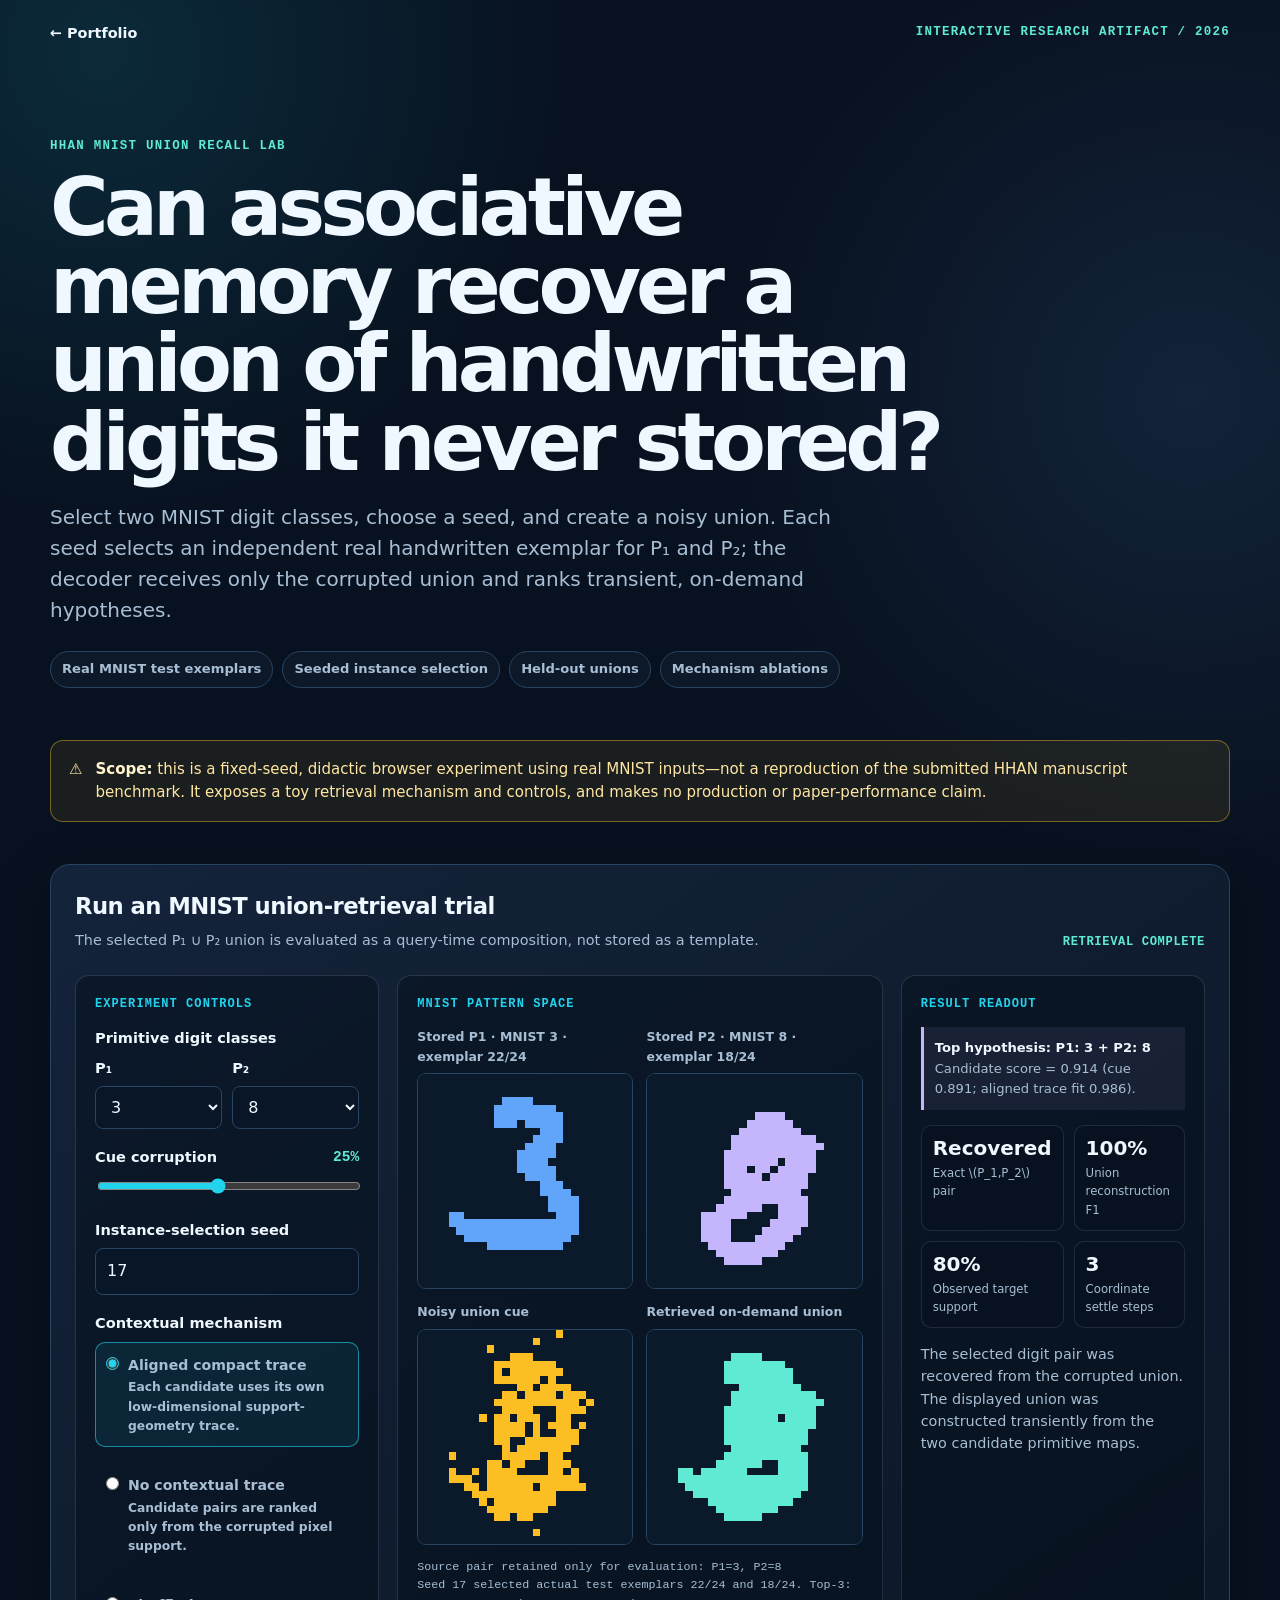
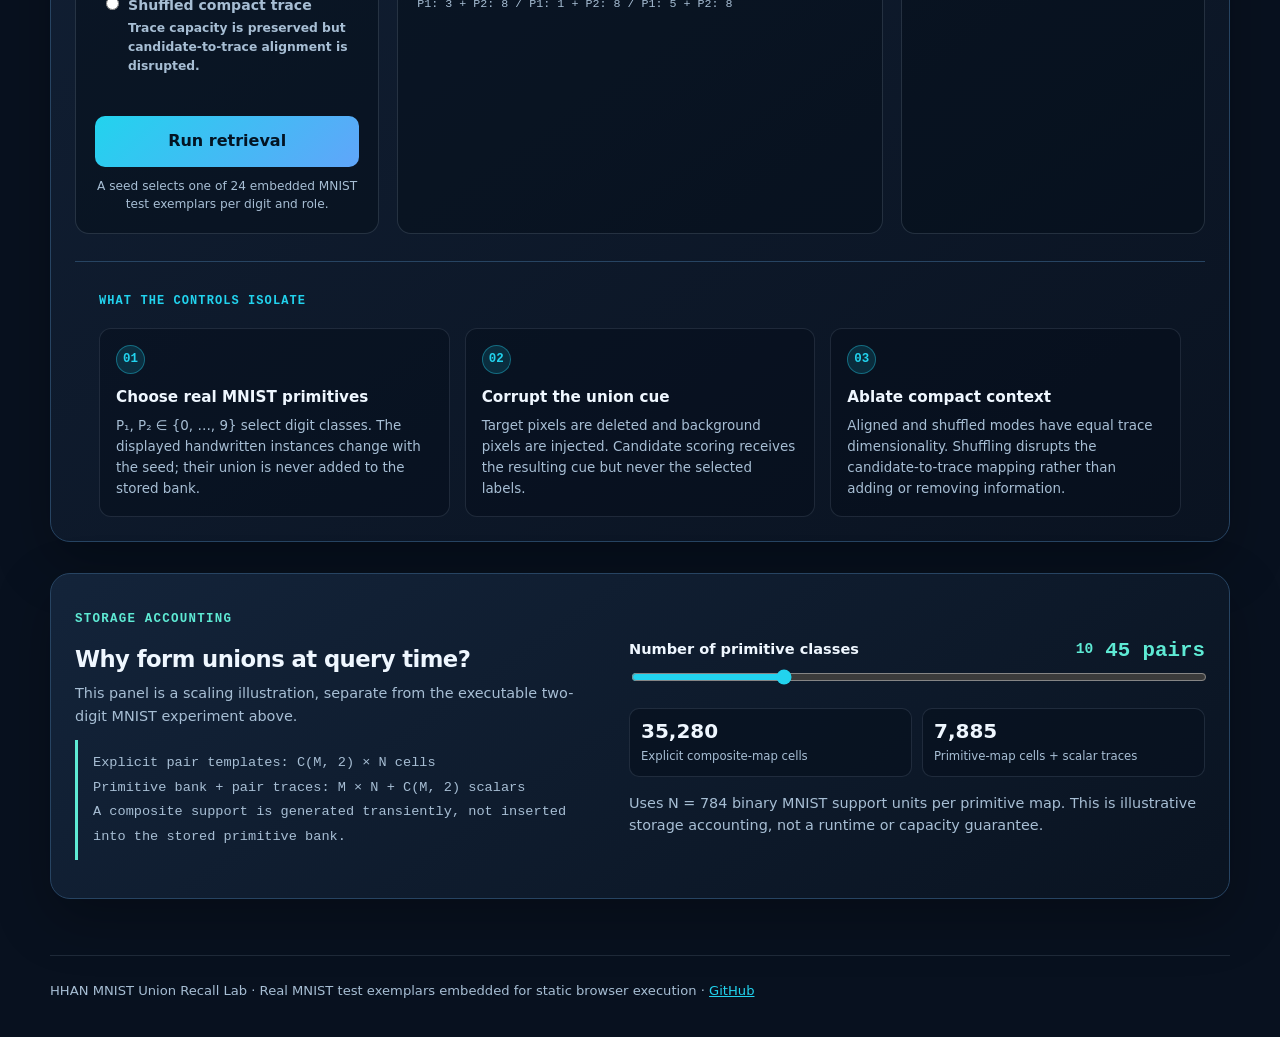
==== commit 2bc49b5e: "docs: clarify MNIST union lab interface" ====
--- a/hhan-composition-lab.html
+++ b/hhan-composition-lab.html
@@ -321,7 +321,7 @@
       <p class="eyebrow">HHAN MNIST union recall lab</p>
       <h1>Can associative memory recover a union of handwritten digits it never stored?</h1>
       <p class="lede">
-        Select two MNIST digit classes, choose a seed, and create a noisy union. Each seed selects an independent real handwritten exemplar for \(P_1\) and \(P_2\); the decoder receives only the corrupted union and ranks transient, on-demand hypotheses.
+        Select two MNIST digit classes, choose a seed, and create a noisy union. Each seed selects an independent real handwritten exemplar for P₁ and P₂; the decoder receives only the corrupted union and ranks transient, on-demand hypotheses.
       </p>
       <div class="chips" aria-label="Experiment properties">
         <span class="chip">Real MNIST test exemplars</span>
@@ -340,7 +340,7 @@
       <div class="lab-heading">
         <div>
           <h2 id="lab-title">Run an MNIST union-retrieval trial</h2>
-          <p>The selected \(P_1 \cup P_2\) union is evaluated as a query-time composition, not stored as a template.</p>
+          <p>The selected P₁ ∪ P₂ union is evaluated as a query-time composition, not stored as a template.</p>
         </div>
         <span class="status" id="status" aria-live="polite">Ready</span>
       </div>
@@ -353,13 +353,13 @@
             <label>Primitive digit classes</label>
             <div class="digit-selects">
               <div>
-                <label for="p1">\(P_1\)</label>
+                <label for="p1">P₁</label>
                 <select id="p1" name="p1" aria-label="First primitive digit">
                   <option value="0">0</option><option value="1">1</option><option value="2">2</option><option value="3" selected>3</option><option value="4">4</option><option value="5">5</option><option value="6">6</option><option value="7">7</option><option value="8">8</option><option value="9">9</option>
                 </select>
               </div>
               <div>
-                <label for="p2">\(P_2\)</label>
+                <label for="p2">P₂</label>
                 <select id="p2" name="p2" aria-label="Second primitive digit">
                   <option value="0">0</option><option value="1">1</option><option value="2">2</option><option value="3">3</option><option value="4">4</option><option value="5">5</option><option value="6">6</option><option value="7">7</option><option value="8" selected>8</option><option value="9">9</option>
                 </select>
@@ -403,11 +403,11 @@
           <span class="pane-label">MNIST pattern space</span>
           <div class="canvas-grid">
             <figure>
-              <figcaption id="p1-caption">Stored primitive \(P_1\)</figcaption>
+              <figcaption id="p1-caption">Stored primitive P₁</figcaption>
               <canvas id="p1-canvas" width="224" height="224" aria-label="First MNIST primitive"></canvas>
             </figure>
             <figure>
-              <figcaption id="p2-caption">Stored primitive \(P_2\)</figcaption>
+              <figcaption id="p2-caption">Stored primitive P₂</figcaption>
               <canvas id="p2-canvas" width="224" height="224" aria-label="Second MNIST primitive"></canvas>
             </figure>
             <figure>
@@ -443,7 +443,7 @@
           <article class="step">
             <div class="step-num">01</div>
             <h3>Choose real MNIST primitives</h3>
-            <p>\(P_1,P_2 \in \{0,\ldots,9\}\) select digit classes. The displayed handwritten instances change with the seed; their union is never added to the stored bank.</p>
+            <p>P₁, P₂ ∈ {0, …, 9} select digit classes. The displayed handwritten instances change with the seed; their union is never added to the stored bank.</p>
           </article>
           <article class="step">
             <div class="step-num">02</div>
@@ -466,8 +466,8 @@
           <h2 id="scaling-title">Why form unions at query time?</h2>
           <p class="subtle">This panel is a scaling illustration, separate from the executable two-digit MNIST experiment above.</p>
           <p class="formula">
-            Explicit pair templates: \( \binom{M}{2} \times N \) cells<br>
-            Primitive bank + pair traces: \( M \times N + \binom{M}{2} \) scalars<br>
+            Explicit pair templates: C(M, 2) × N cells<br>
+            Primitive bank + pair traces: M × N + C(M, 2) scalars<br>
             A composite support is generated transiently, not inserted into the stored primitive bank.
           </p>
         </div>
@@ -481,7 +481,7 @@
             <div class="metric"><b id="explicit-cost">—</b><span>Explicit composite-map cells</span></div>
             <div class="metric"><b id="factorized-cost">—</b><span>Primitive-map cells + scalar traces</span></div>
           </div>
-          <p class="subtle">Uses \(N=784\) binary MNIST support units per primitive map. This is illustrative storage accounting, not a runtime or capacity guarantee.</p>
+          <p class="subtle">Uses N = 784 binary MNIST support units per primitive map. This is illustrative storage accounting, not a runtime or capacity guarantee.</p>
         </div>
       </div>
     </section>
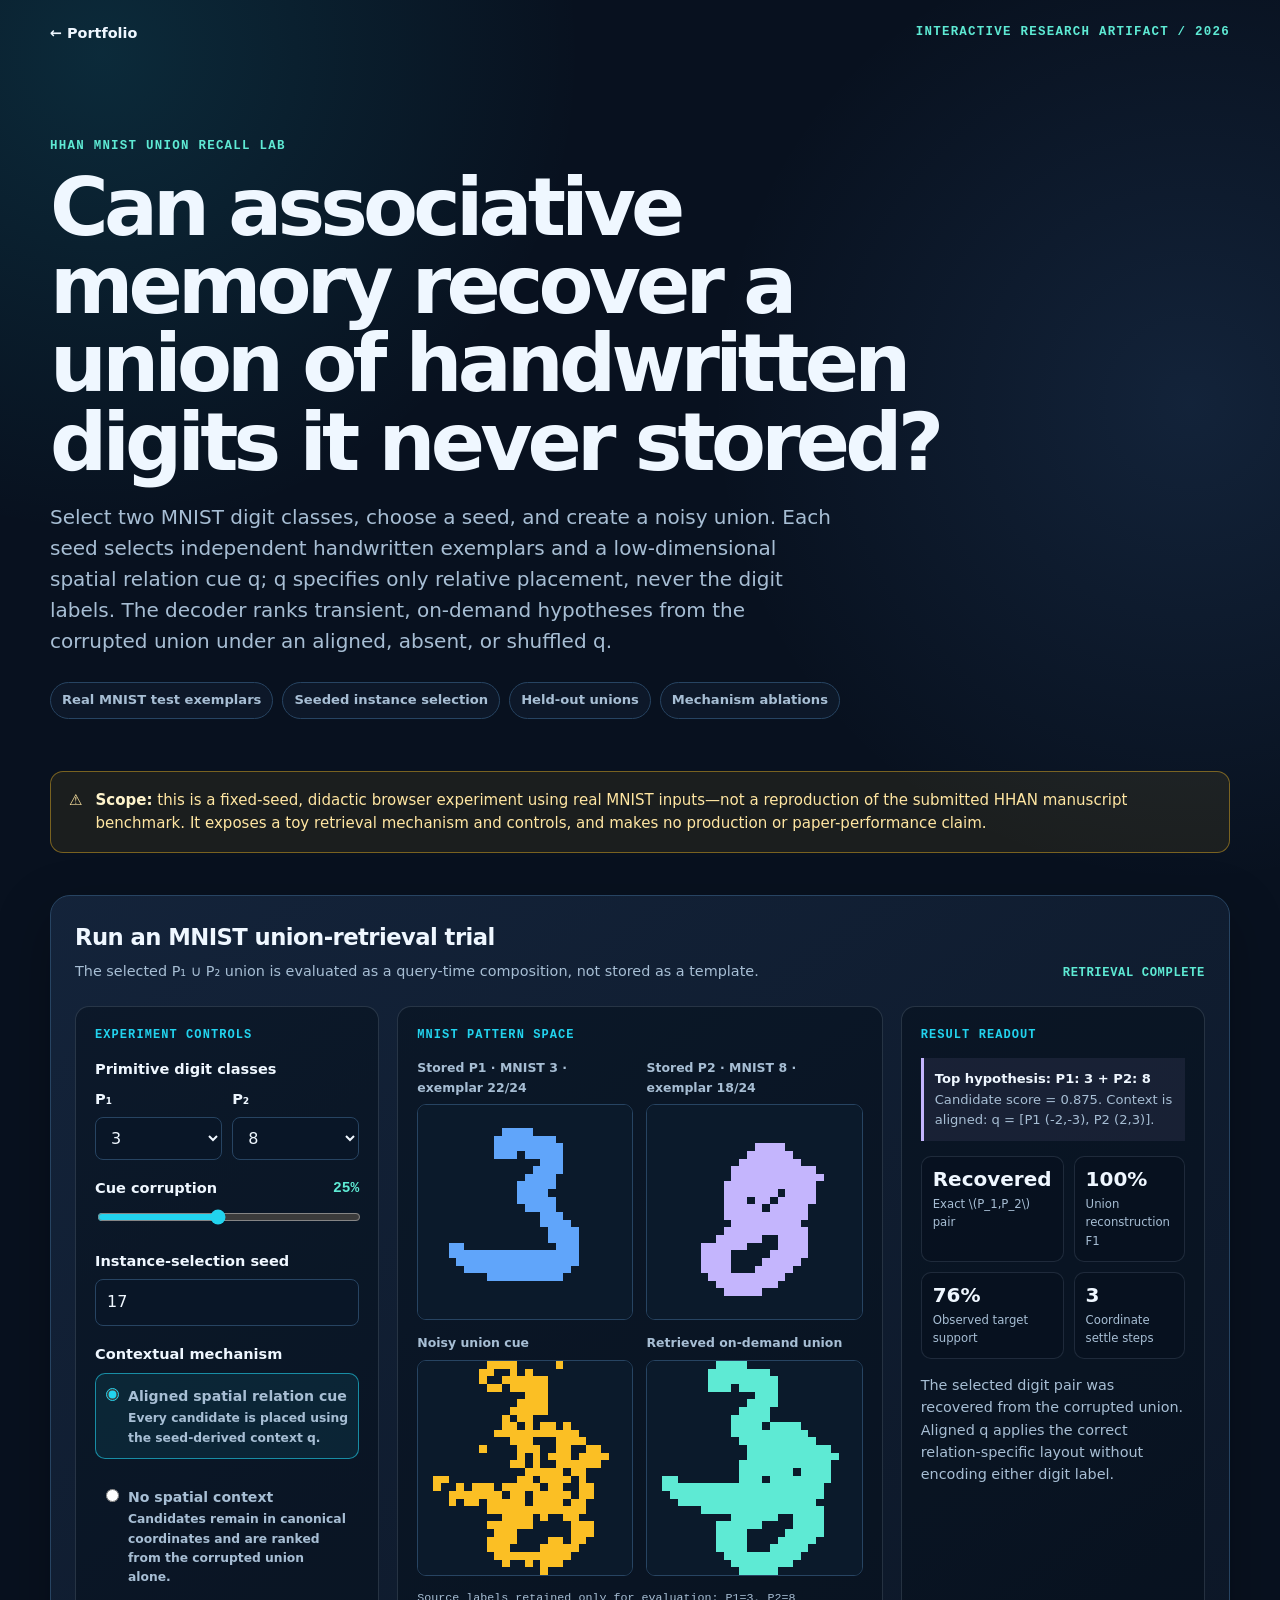
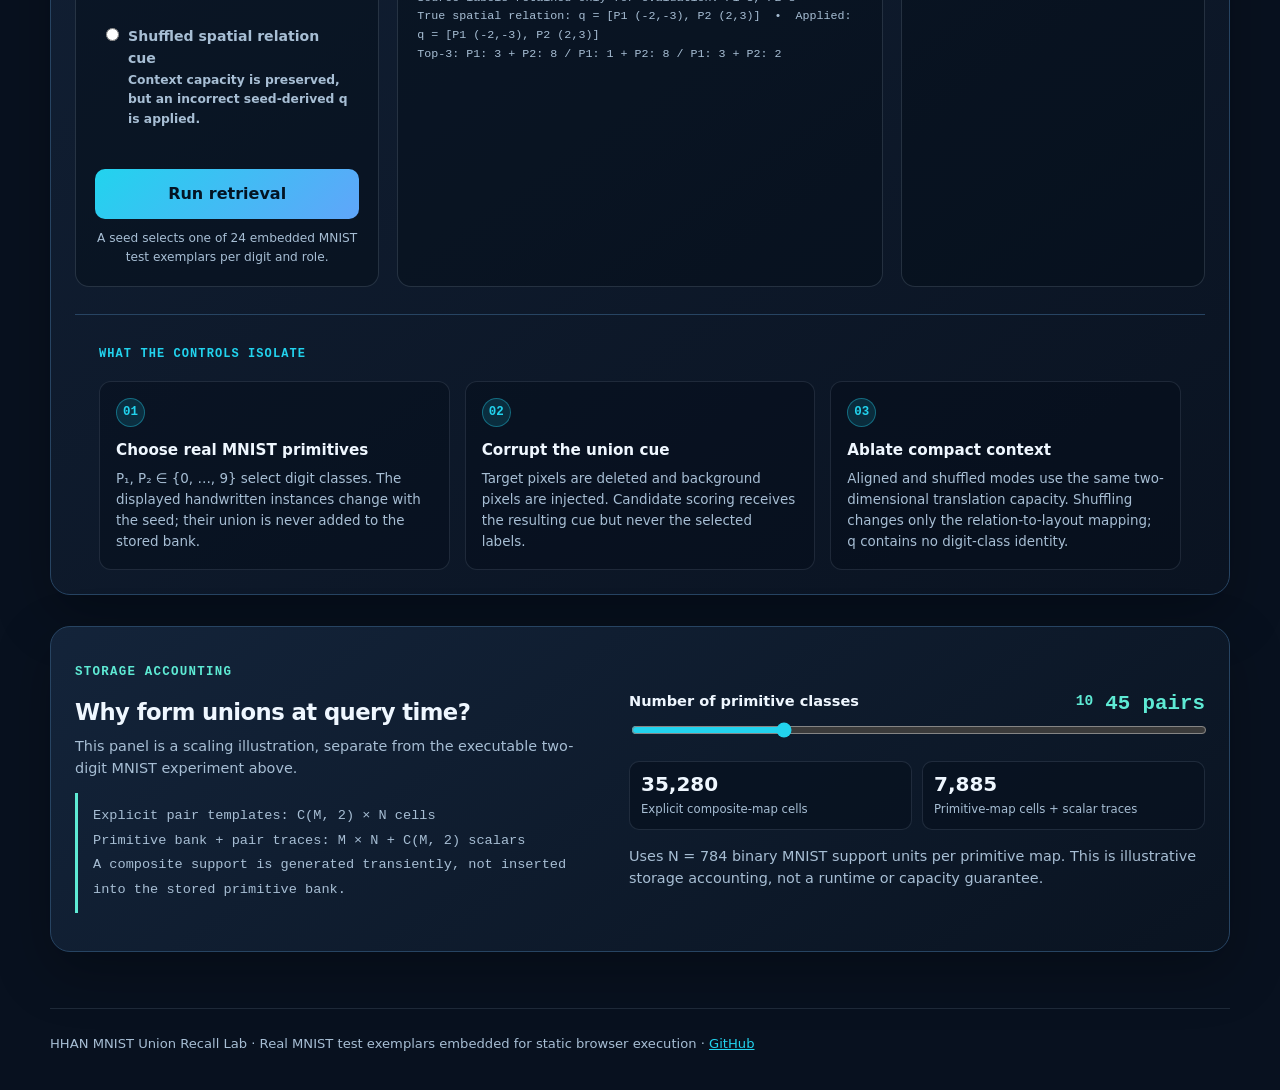
==== commit f9355281: "fix: make HHAN lab context ablations causal" ====
--- a/hhan-composition-lab.html
+++ b/hhan-composition-lab.html
@@ -321,7 +321,7 @@
       <p class="eyebrow">HHAN MNIST union recall lab</p>
       <h1>Can associative memory recover a union of handwritten digits it never stored?</h1>
       <p class="lede">
-        Select two MNIST digit classes, choose a seed, and create a noisy union. Each seed selects an independent real handwritten exemplar for P₁ and P₂; the decoder receives only the corrupted union and ranks transient, on-demand hypotheses.
+        Select two MNIST digit classes, choose a seed, and create a noisy union. Each seed selects independent handwritten exemplars and a low-dimensional spatial relation cue q; q specifies only relative placement, never the digit labels. The decoder ranks transient, on-demand hypotheses from the corrupted union under an aligned, absent, or shuffled q.
       </p>
       <div class="chips" aria-label="Experiment properties">
         <span class="chip">Real MNIST test exemplars</span>
@@ -382,15 +382,15 @@
             <div class="mode-group">
               <label class="mode">
                 <input type="radio" name="mode" value="aligned" checked>
-                <span><strong>Aligned compact trace</strong><span>Each candidate uses its own low-dimensional support-geometry trace.</span></span>
+                <span><strong>Aligned spatial relation cue</strong><span>Every candidate is placed using the seed-derived context q.</span></span>
               </label>
               <label class="mode">
                 <input type="radio" name="mode" value="none">
-                <span><strong>No contextual trace</strong><span>Candidate pairs are ranked only from the corrupted pixel support.</span></span>
+                <span><strong>No spatial context</strong><span>Candidates remain in canonical coordinates and are ranked from the corrupted union alone.</span></span>
               </label>
               <label class="mode">
                 <input type="radio" name="mode" value="shuffled">
-                <span><strong>Shuffled compact trace</strong><span>Trace capacity is preserved but candidate-to-trace alignment is disrupted.</span></span>
+                <span><strong>Shuffled spatial relation cue</strong><span>Context capacity is preserved, but an incorrect seed-derived q is applied.</span></span>
               </label>
             </div>
           </div>
@@ -453,7 +453,7 @@
           <article class="step">
             <div class="step-num">03</div>
             <h3>Ablate compact context</h3>
-            <p>Aligned and shuffled modes have equal trace dimensionality. Shuffling disrupts the candidate-to-trace mapping rather than adding or removing information.</p>
+            <p>Aligned and shuffled modes use the same two-dimensional translation capacity. Shuffling changes only the relation-to-layout mapping; q contains no digit-class identity.</p>
           </article>
         </div>
       </div>
@@ -585,24 +585,45 @@
       return (1.20 * hits - 1.40 * missedObserved - .08 * unsupported) / Math.max(1, candidateCount);
     }
 
-    function compactTrace(pattern) {
-      const buckets = [0, 0, 0, 0, 0];
-      let total = 0;
-      pattern.forEach((value, index) => {
-        if (!value) return;
-        const x = index % SIDE;
-        const y = Math.floor(index / SIDE);
-        const quadrant = (y >= SIDE / 2 ? 2 : 0) + (x >= SIDE / 2 ? 1 : 0);
-        buckets[quadrant] += 1;
-        if (x >= 9 && x <= 18 && y >= 9 && y <= 18) buckets[4] += 1;
-        total += 1;
-      });
-      return buckets.map((count) => count / Math.max(1, total));
-    }
-
-    function traceFit(reference, observed) {
-      const totalDifference = reference.reduce((sum, value, index) => sum + Math.abs(value - observed[index]), 0);
-      return 1 - totalDifference / reference.length;
+    const layouts = [
+      { p1: { x: -3, y: -2 }, p2: { x: 3, y: 2 } },
+      { p1: { x: -2, y: 3 }, p2: { x: 2, y: -3 } },
+      { p1: { x: -3, y: 0 }, p2: { x: 3, y: 0 } },
+      { p1: { x: 0, y: -3 }, p2: { x: 0, y: 3 } },
+      { p1: { x: -3, y: 2 }, p2: { x: 3, y: -2 } },
+      { p1: { x: -2, y: -3 }, p2: { x: 2, y: 3 } }
+    ];
+
+    function shift(pattern, dx, dy) {
+      const output = Array(CELLS).fill(0);
+      for (let y = 0; y < SIDE; y += 1) {
+        for (let x = 0; x < SIDE; x += 1) {
+          const targetX = x + dx;
+          const targetY = y + dy;
+          if (pattern[y * SIDE + x] && targetX >= 0 && targetX < SIDE && targetY >= 0 && targetY < SIDE) {
+            output[targetY * SIDE + targetX] = 1;
+          }
+        }
+      }
+      return output;
+    }
+
+    function layoutFor(seed) {
+      return layouts[seed % layouts.length];
+    }
+
+    function zeroLayout() {
+      return { p1: { x: 0, y: 0 }, p2: { x: 0, y: 0 } };
+    }
+
+    function layoutForMode(mode, seed) {
+      if (mode === "aligned") return layoutFor(seed);
+      if (mode === "shuffled") return layoutFor(seed + 1);
+      return zeroLayout();
+    }
+
+    function layoutCode(layout) {
+      return "q = [P1 (" + layout.p1.x + "," + layout.p1.y + "), P2 (" + layout.p2.x + "," + layout.p2.y + ")]";
     }
 
     function f1(predicted, target) {
@@ -649,20 +670,14 @@
       return document.querySelector('input[name="mode"]:checked').value;
     }
 
-    function candidateFor(firstLabel, secondLabel, seed, observedTrace, mode) {
+    function candidateFor(firstLabel, secondLabel, seed, layout) {
       const first = exemplar(firstLabel, 1, seed);
       const second = exemplar(secondLabel, 2, seed);
-      const pattern = union([first.pattern, second.pattern]);
-      const alignedTrace = compactTrace(pattern);
-      const shuffledFirst = exemplar((firstLabel + 3) % 10, 1, seed);
-      const shuffledSecond = exemplar((secondLabel + 7) % 10, 2, seed);
-      const shuffledTrace = compactTrace(union([shuffledFirst.pattern, shuffledSecond.pattern]));
-      const relation = mode === "aligned"
-        ? traceFit(alignedTrace, observedTrace)
-        : mode === "shuffled"
-          ? traceFit(shuffledTrace, observedTrace)
-          : 0;
-      return { firstLabel, secondLabel, first, second, pattern, relation };
+      const pattern = union([
+        shift(first.pattern, layout.p1.x, layout.p1.y),
+        shift(second.pattern, layout.p2.x, layout.p2.y)
+      ]);
+      return { firstLabel, secondLabel, first, second, pattern, layout };
     }
 
     function getTrial() {
@@ -673,20 +688,38 @@
       const mode = selectedMode();
       const first = exemplar(firstLabel, 1, seed);
       const second = exemplar(secondLabel, 2, seed);
-      const target = union([first.pattern, second.pattern]);
+      const trueLayout = layoutFor(seed);
+      const target = union([
+        shift(first.pattern, trueLayout.p1.x, trueLayout.p1.y),
+        shift(second.pattern, trueLayout.p2.x, trueLayout.p2.y)
+      ]);
       const observed = corrupt(target, noise, mulberry32(seed * 7919 + firstLabel * 101 + secondLabel * 17));
-      const observedTrace = compactTrace(observed);
+      const candidateLayout = layoutForMode(mode, seed);
       const candidates = [];
       DIGITS.forEach((candidateFirst) => {
         DIGITS.forEach((candidateSecond) => {
-          const candidate = candidateFor(candidateFirst, candidateSecond, seed, observedTrace, mode);
+          const candidate = candidateFor(candidateFirst, candidateSecond, seed, candidateLayout);
           candidate.cue = cueFit(candidate.pattern, observed);
-          candidate.score = mode === "none" ? candidate.cue : .76 * candidate.cue + .24 * candidate.relation;
+          candidate.score = candidate.cue;
           candidates.push(candidate);
         });
       });
       candidates.sort((left, right) => right.score - left.score);
-      return { firstLabel, secondLabel, first, second, target, observed, mode, noise, seed, winner: candidates[0], candidates };
+      return {
+        firstLabel,
+        secondLabel,
+        first,
+        second,
+        target,
+        observed,
+        mode,
+        noise,
+        seed,
+        trueLayout,
+        candidateLayout,
+        winner: candidates[0],
+        candidates
+      };
     }
 
     function candidateName(candidate) {
@@ -697,8 +730,13 @@
       const exact = trial.winner.firstLabel === trial.firstLabel && trial.winner.secondLabel === trial.secondLabel;
       const reconstructionF1 = f1(trial.winner.pattern, trial.target);
       const coverage = supportCoverage(trial.observed, trial.target);
-      const steps = Math.max(2, Math.min(9, Math.round(2 + (1 - coverage) * 6 + (exact ? 0 : 1))));
-      const relationLabel = trial.mode === "aligned" ? "aligned" : trial.mode === "shuffled" ? "shuffled" : "absent";
+      const layoutMismatch = 1 - reconstructionF1;
+      const steps = Math.max(2, Math.min(10, Math.round(2 + (1 - coverage) * 5 + layoutMismatch * 3 + (exact ? 0 : 1))));
+      const contextLabel = trial.mode === "aligned"
+        ? "aligned"
+        : trial.mode === "shuffled"
+          ? "shuffled"
+          : "absent";
 
       drawPattern(contexts.p1, trial.first.pattern, "p1");
       drawPattern(contexts.p2, trial.second.pattern, "p2");
@@ -713,15 +751,16 @@
       document.getElementById("iterations").textContent = steps;
       document.getElementById("candidate").innerHTML =
         "<strong>Top hypothesis: " + candidateName(trial.winner) + "</strong><br>" +
-        "Candidate score = " + trial.winner.score.toFixed(3) + " (cue " + trial.winner.cue.toFixed(3) +
-        "; " + relationLabel + " trace fit " + trial.winner.relation.toFixed(3) + ").";
+        "Candidate score = " + trial.winner.score.toFixed(3) + ". Context is " + contextLabel + ": " +
+        layoutCode(trial.candidateLayout) + ".";
       document.getElementById("trace").innerHTML =
-        "Source pair retained only for evaluation: P1=" + trial.firstLabel + ", P2=" + trial.secondLabel + "<br>" +
-        "Seed " + trial.seed + " selected actual test exemplars " + (trial.first.sampleIndex + 1) + "/24 and " +
-        (trial.second.sampleIndex + 1) + "/24. Top-3: " + trial.candidates.slice(0, 3).map(candidateName).join(" / ");
+        "Source labels retained only for evaluation: P1=" + trial.firstLabel + ", P2=" + trial.secondLabel + "<br>" +
+        "True spatial relation: " + layoutCode(trial.trueLayout) + " &nbsp;•&nbsp; Applied: " +
+        layoutCode(trial.candidateLayout) + "<br>" +
+        "Top-3: " + trial.candidates.slice(0, 3).map(candidateName).join(" / ");
       document.getElementById("readout").textContent = exact
-        ? "The selected digit pair was recovered from the corrupted union. The displayed union was constructed transiently from the two candidate primitive maps."
-        : "A competing digit pair won under the selected corruption and context condition. Try a new seed, digit pair, or ablation to inspect the failure mode.";
+        ? "The selected digit pair was recovered from the corrupted union. Aligned q applies the correct relation-specific layout without encoding either digit label."
+        : "A competing digit pair won under the selected corruption and contextual condition. Compare the applied q with the true spatial relation to inspect the failure mode.";
       document.getElementById("status").textContent = exact ? "Retrieval complete" : "Retrieval mismatch";
     }
 
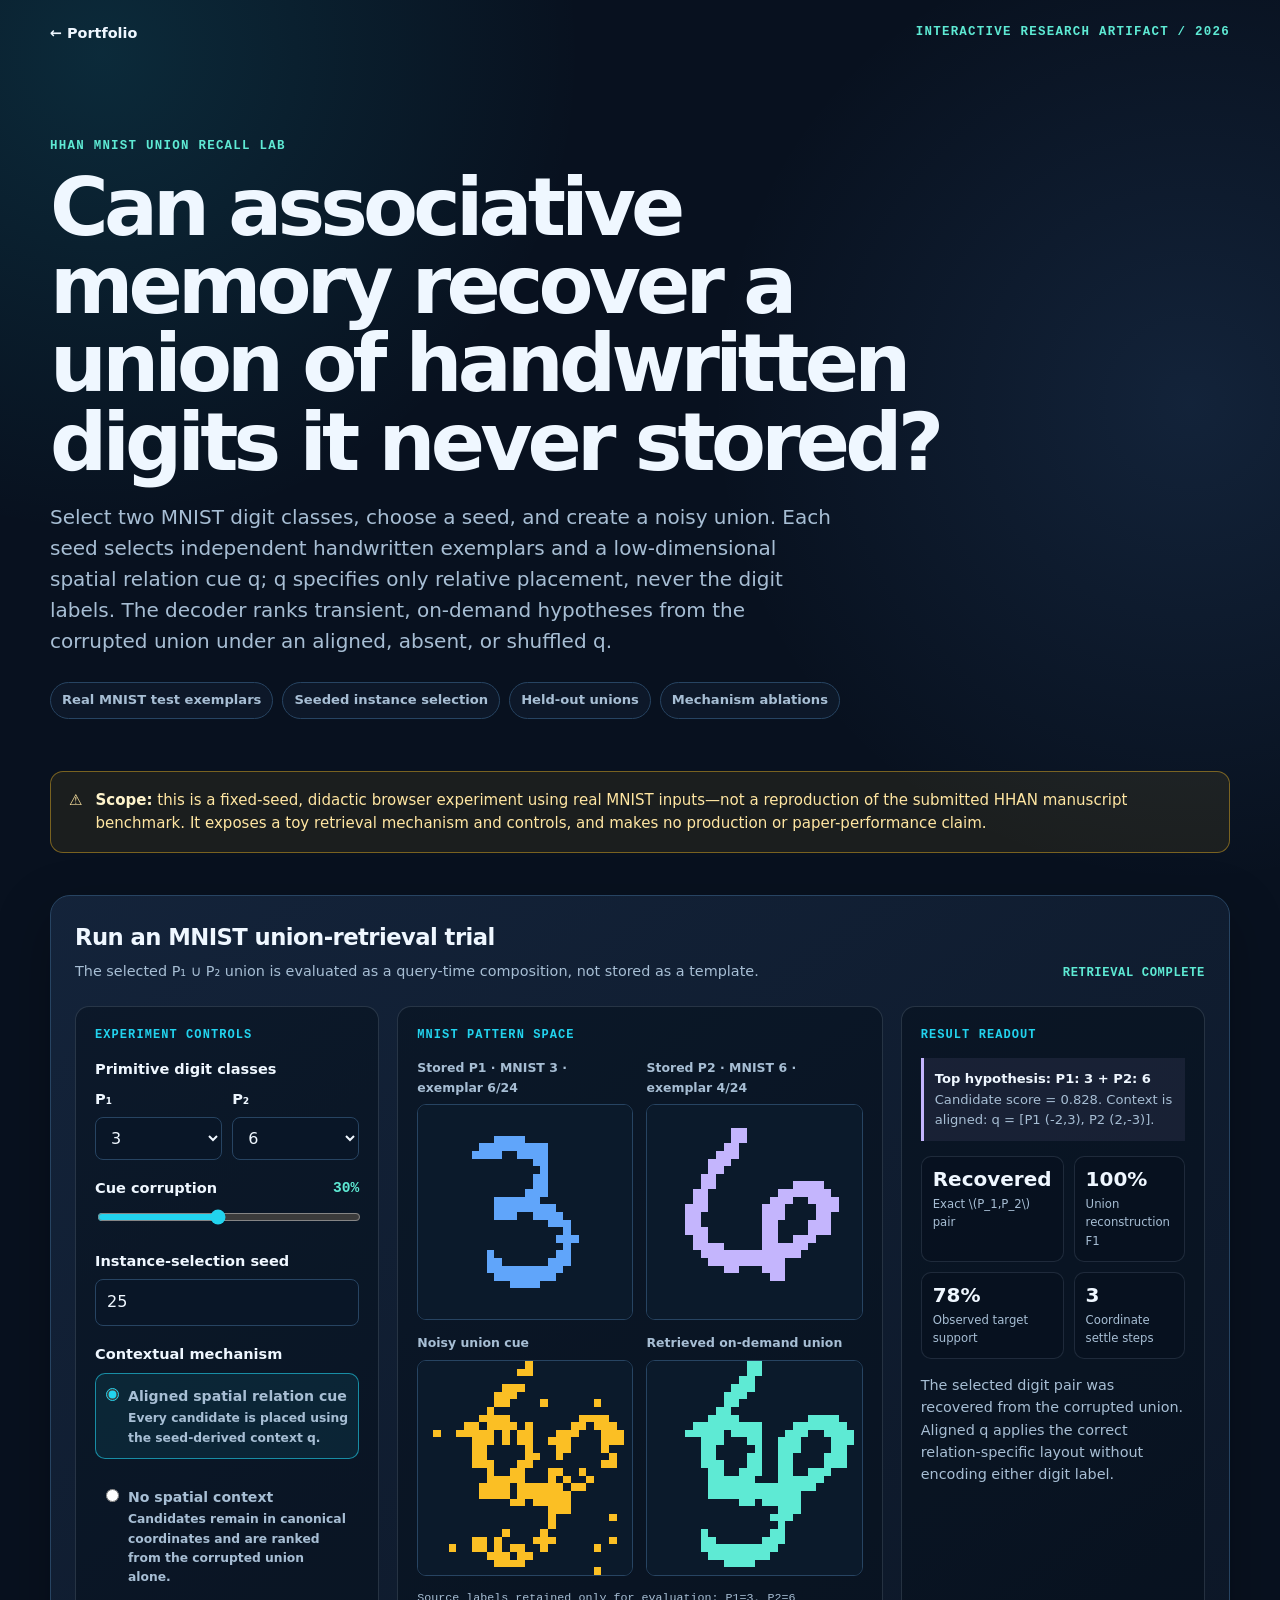
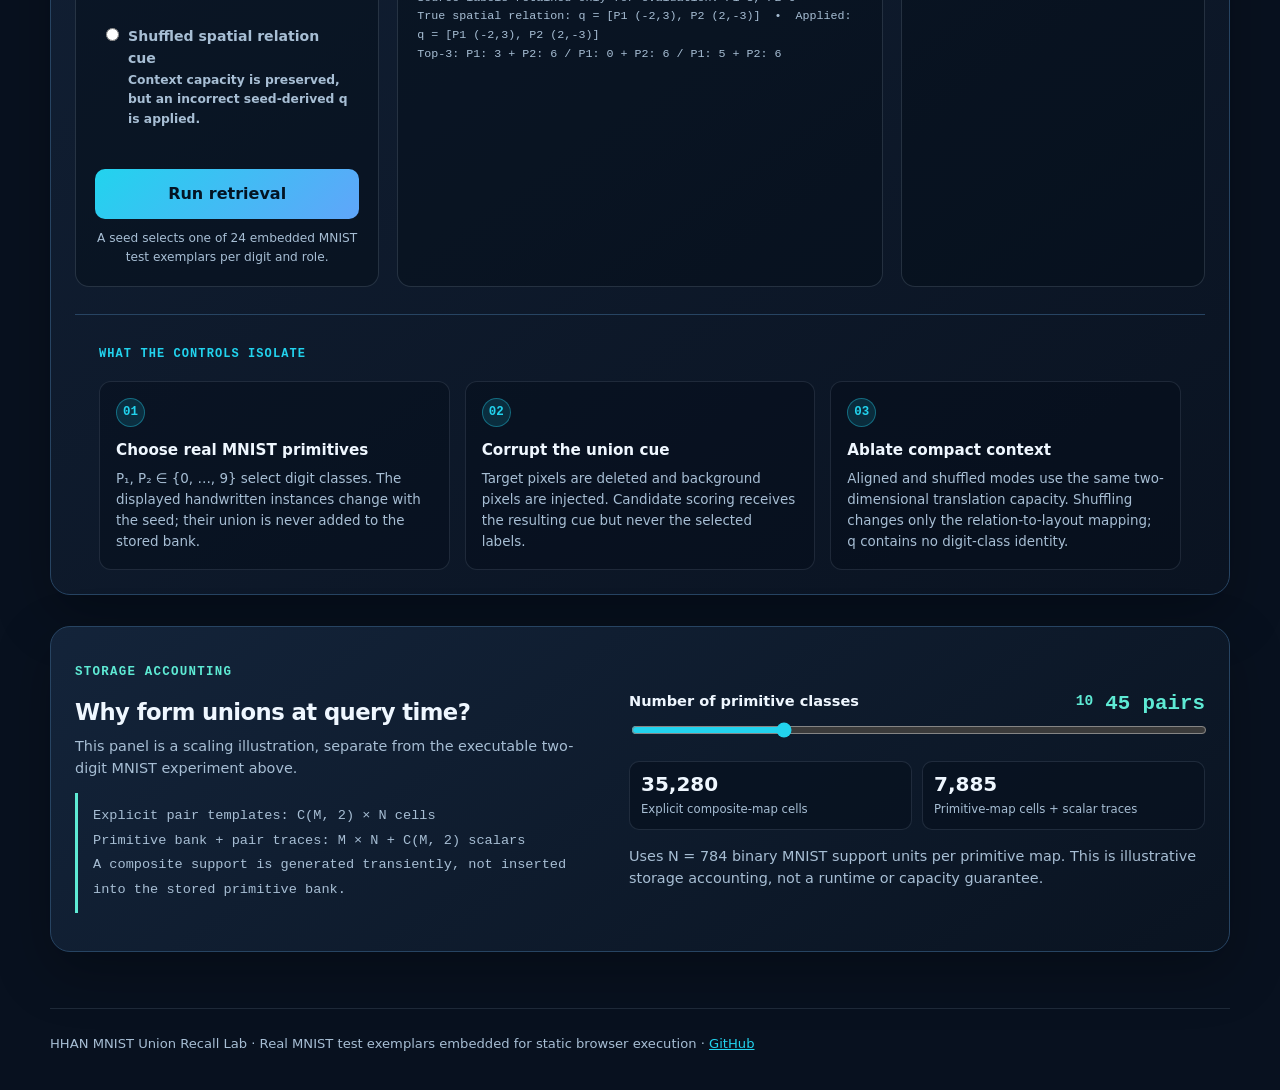
==== commit 8d6783db: "Update selection options and input values in HTML" ====
--- a/hhan-composition-lab.html
+++ b/hhan-composition-lab.html
@@ -361,20 +361,20 @@
               <div>
                 <label for="p2">P₂</label>
                 <select id="p2" name="p2" aria-label="Second primitive digit">
-                  <option value="0">0</option><option value="1">1</option><option value="2">2</option><option value="3">3</option><option value="4">4</option><option value="5">5</option><option value="6">6</option><option value="7">7</option><option value="8" selected>8</option><option value="9">9</option>
+                  <option value="0">0</option><option value="1">1</option><option value="2">2</option><option value="3">3</option><option value="4">4</option><option value="5">5</option><option value="6" selected>6</option><option value="7">7</option><option value="8">8</option><option value="9">9</option>
                 </select>
               </div>
             </div>
           </div>
 
           <div class="field">
-            <label for="noise">Cue corruption <span class="inline-value" id="noise-value">25%</span></label>
+            <label for="noise">Cue corruption <span class="inline-value" id="noise-value">30%</span></label>
             <input id="noise" name="noise" type="range" min="0" max="55" value="25" step="5">
           </div>
 
           <div class="field">
             <label for="seed">Instance-selection seed</label>
-            <input id="seed" name="seed" type="number" min="1" max="9999" value="17">
+            <input id="seed" name="seed" type="number" min="1" max="9999" value="25">
           </div>
 
           <div class="field">
@@ -798,4 +798,4 @@
     runTrial();
   </script>
 </body>
-</html>+</html>
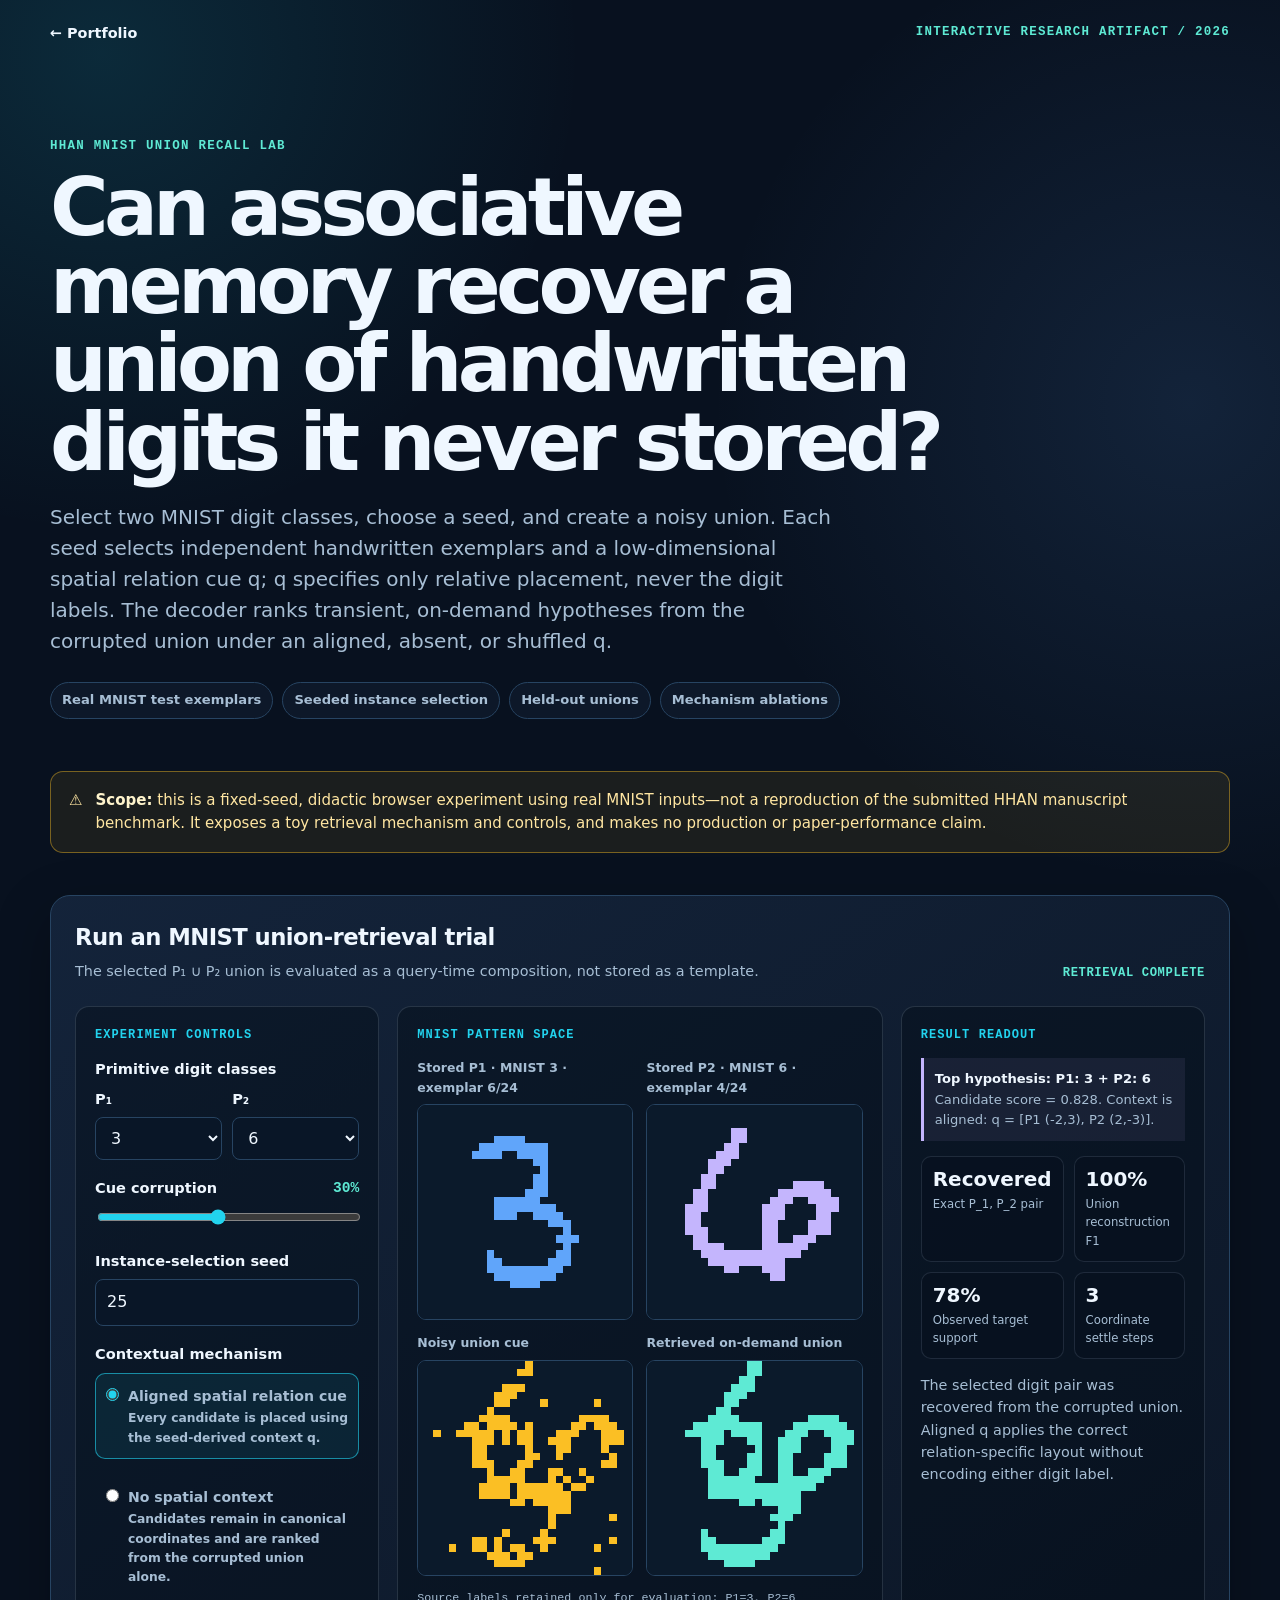
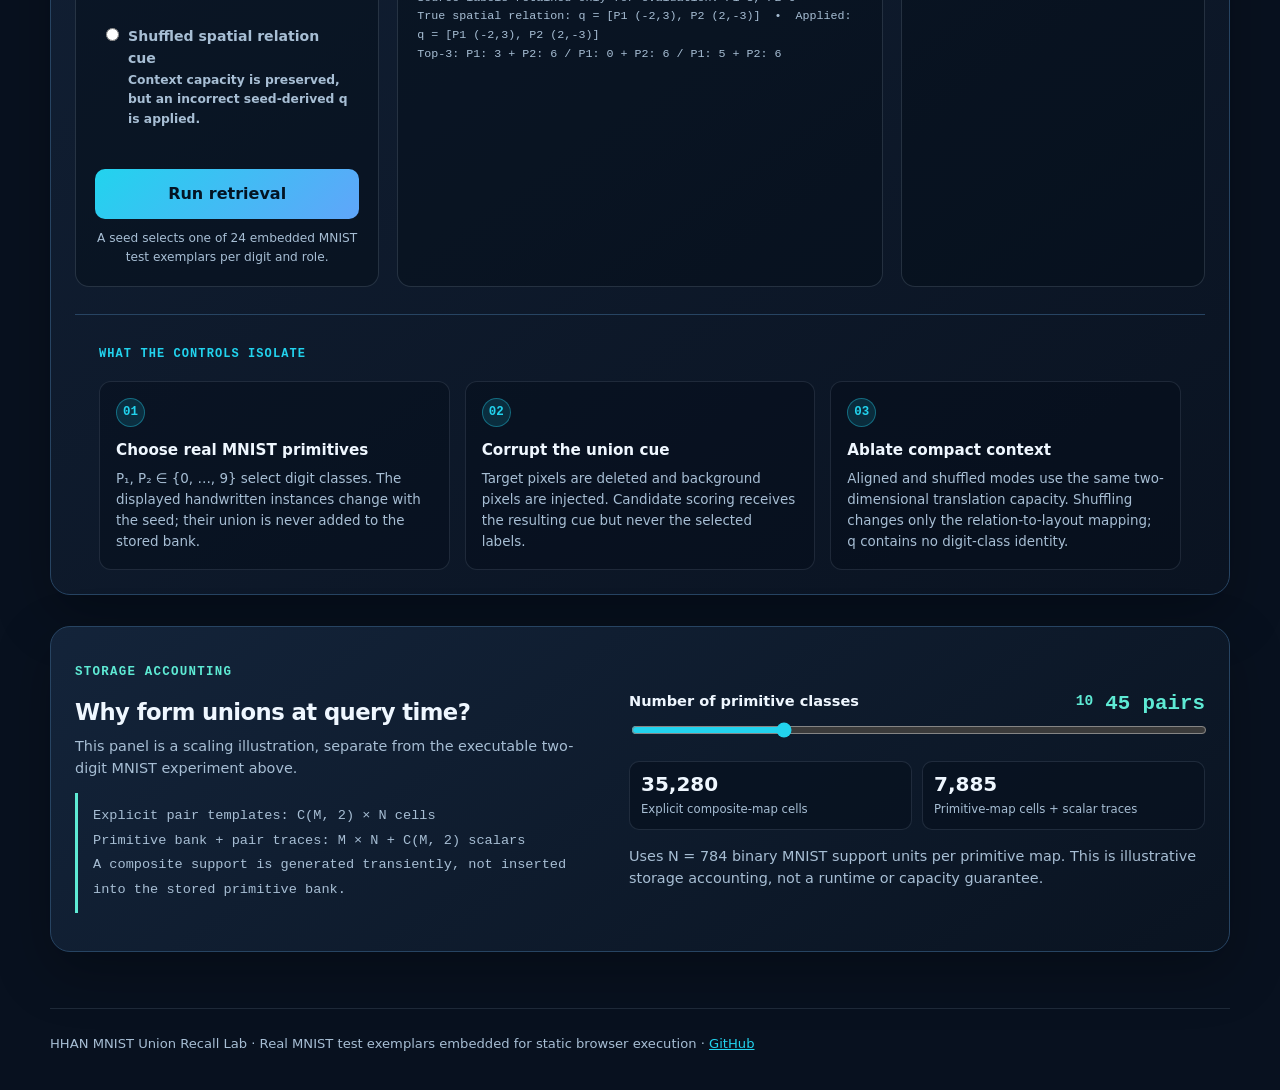
==== commit 95ddb3d9: "Fix formatting in metric description for HTML" ====
--- a/hhan-composition-lab.html
+++ b/hhan-composition-lab.html
@@ -428,7 +428,7 @@
             <strong>Awaiting trial.</strong><br>Run the default configuration to inspect the candidate ranking and reconstruction.
           </div>
           <div class="metric-grid">
-            <div class="metric"><b id="exact">—</b><span>Exact \(P_1,P_2\) pair</span></div>
+            <div class="metric"><b id="exact">—</b><span>Exact P_1, P_2 pair</span></div>
             <div class="metric"><b id="f1">—</b><span>Union reconstruction F1</span></div>
             <div class="metric"><b id="cue-coverage">—</b><span>Observed target support</span></div>
             <div class="metric"><b id="iterations">—</b><span>Coordinate settle steps</span></div>
